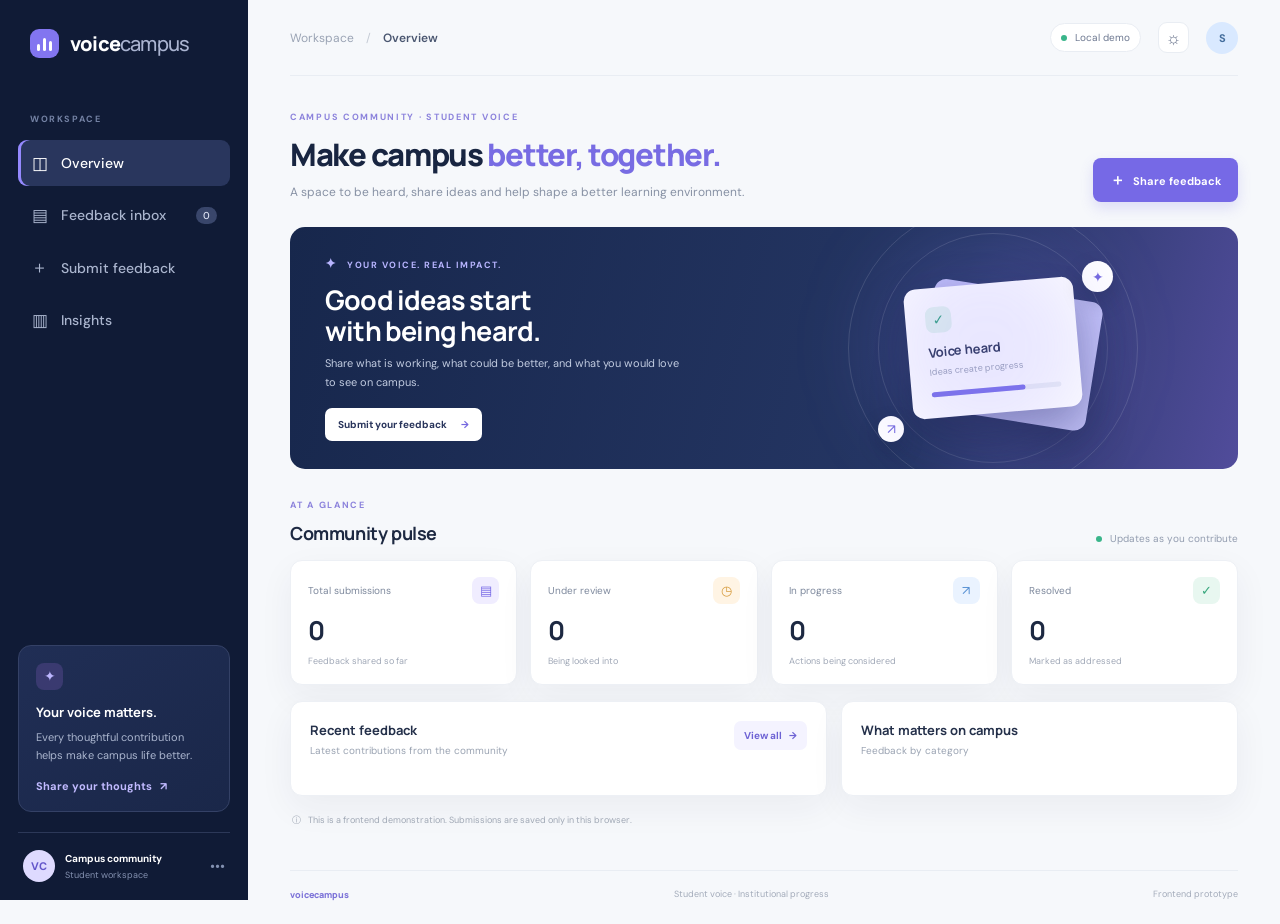
==== index.html @ e52ee417 "Add files via upload" ====
<!DOCTYPE html>
<html lang="en">
<head>
  <meta charset="UTF-8">
  <meta name="viewport" content="width=device-width, initial-scale=1.0">
  <meta name="theme-color" content="#101b36">
  <title>VoiceCampus | Student Voice, Institutional Progress</title>
  <link rel="preconnect" href="https://fonts.googleapis.com">
  <link rel="preconnect" href="https://fonts.gstatic.com" crossorigin>
  <link href="https://fonts.googleapis.com/css2?family=DM+Sans:wght@400;500;600;700&family=Manrope:wght@400;500;600;700;800&display=swap" rel="stylesheet">
  <link rel="stylesheet" href="style.css">
</head>
<body>
  <div class="app-shell">
    <aside class="sidebar" id="sidebar">
      <a class="brand" href="#" aria-label="VoiceCampus home">
        <span class="brand-mark"><span></span><span></span><span></span></span>
        <span>voice<span class="brand-light">campus</span></span>
      </a>
      <div class="workspace-label">WORKSPACE</div>
      <nav class="nav-menu" aria-label="Main navigation">
        <button class="nav-link active" data-view="overview"><span class="nav-icon">◫</span> Overview</button>
        <button class="nav-link" data-view="feedback"><span class="nav-icon">▤</span> Feedback inbox <span class="nav-count" id="navCount">0</span></button>
        <button class="nav-link" data-view="submit"><span class="nav-icon">＋</span> Submit feedback</button>
        <button class="nav-link" data-view="insights"><span class="nav-icon">▥</span> Insights</button>
      </nav>
      <div class="sidebar-bottom">
        <div class="help-card">
          <div class="help-icon">✦</div>
          <strong>Your voice matters.</strong>
          <p>Every thoughtful contribution helps make campus life better.</p>
          <button class="text-button" data-go="submit">Share your thoughts <span>↗</span></button>
        </div>
        <div class="profile-row">
          <div class="avatar">VC</div>
          <div><strong>Campus community</strong><small>Student workspace</small></div>
          <span class="profile-dots">•••</span>
        </div>
      </div>
    </aside>

    <main class="main-content">
      <header class="topbar">
        <button class="mobile-menu" id="mobileMenu" aria-label="Open navigation">☰</button>
        <div class="breadcrumb">Workspace <span>/</span> <strong id="crumb">Overview</strong></div>
        <div class="top-actions">
          <span class="local-badge"><i></i> Local demo</span>
          <button class="icon-button" id="themeToggle" aria-label="Toggle theme">☼</button>
          <div class="top-avatar">S</div>
        </div>
      </header>

      <section class="page-view active" id="overviewView">
        <div class="welcome-row">
          <div>
            <div class="eyebrow">CAMPUS COMMUNITY · STUDENT VOICE</div>
            <h1>Make campus <span>better, together.</span></h1>
            <p class="page-intro">A space to be heard, share ideas and help shape a better learning environment.</p>
          </div>
          <button class="primary-button" data-go="submit"><span>＋</span> Share feedback</button>
        </div>

        <div class="hero-panel">
          <div class="hero-copy">
            <div class="hero-kicker"><span class="sparkle">✦</span> YOUR VOICE. REAL IMPACT.</div>
            <h2>Good ideas start<br>with being heard.</h2>
            <p>Share what is working, what could be better, and what you would love to see on campus.</p>
            <button class="hero-button" data-go="submit">Submit your feedback <span>→</span></button>
          </div>
          <div class="hero-art" aria-hidden="true">
            <div class="orbit orbit-one"></div><div class="orbit orbit-two"></div>
            <div class="art-card art-card-back"><span class="art-line"></span><span class="art-line short"></span><span class="art-line"></span></div>
            <div class="art-card art-card-front"><div class="art-check">✓</div><strong>Voice heard</strong><small>Ideas create progress</small><div class="art-progress"><i></i></div></div>
            <div class="art-bubble bubble-one">✦</div><div class="art-bubble bubble-two">↗</div>
          </div>
          <div class="hero-glow"></div>
        </div>

        <div class="section-heading">
          <div><div class="eyebrow">AT A GLANCE</div><h2>Community pulse</h2></div>
          <span class="updated-label"><span class="live-dot"></span> Updates as you contribute</span>
        </div>
        <div class="stats-grid">
          <article class="stat-card"><div class="stat-top"><span>Total submissions</span><span class="stat-icon violet">▤</span></div><strong id="statTotal">0</strong><small>Feedback shared so far</small></article>
          <article class="stat-card"><div class="stat-top"><span>Under review</span><span class="stat-icon amber">◷</span></div><strong id="statReview">0</strong><small>Being looked into</small></article>
          <article class="stat-card"><div class="stat-top"><span>In progress</span><span class="stat-icon blue">↗</span></div><strong id="statProgress">0</strong><small>Actions being considered</small></article>
          <article class="stat-card"><div class="stat-top"><span>Resolved</span><span class="stat-icon green">✓</span></div><strong id="statResolved">0</strong><small>Marked as addressed</small></article>
        </div>

        <div class="content-grid">
          <section class="surface recent-panel">
            <div class="panel-heading"><div><h3>Recent feedback</h3><p>Latest contributions from the community</p></div><button class="subtle-button" data-go="feedback">View all <span>→</span></button></div>
            <div id="recentList" class="recent-list"></div>
          </section>
          <section class="surface category-panel">
            <div class="panel-heading"><div><h3>What matters on campus</h3><p>Feedback by category</p></div></div>
            <div id="categorySummary" class="category-summary"></div>
          </section>
        </div>
        <div class="footnote"><span>ⓘ</span> This is a frontend demonstration. Submissions are saved only in this browser.</div>
      </section>

      <section class="page-view" id="feedbackView">
        <div class="page-heading-row"><div><div class="eyebrow">COMMUNITY VOICE</div><h1>Feedback inbox</h1><p class="page-intro">Explore submissions and follow their progress.</p></div><button class="primary-button" data-go="submit">＋ New submission</button></div>
        <div class="surface filters-bar">
          <div class="search-wrap"><span>⌕</span><input id="searchInput" type="search" placeholder="Search feedback..."></div>
          <select id="categoryFilter" aria-label="Filter by category"><option value="all">All categories</option><option>Academics</option><option>Administration</option><option>Infrastructure</option><option>Student Welfare</option><option>Technology</option><option>Other</option></select>
          <select id="statusFilter" aria-label="Filter by status"><option value="all">All statuses</option><option>Submitted</option><option>Under Review</option><option>In Progress</option><option>Resolved</option></select>
        </div>
        <div class="inbox-meta"><span id="resultCount">0 submissions</span><span>Newest first</span></div>
        <div id="feedbackList" class="feedback-list"></div>
      </section>

      <section class="page-view" id="submitView">
        <div class="page-heading-row"><div><div class="eyebrow">HAVE YOUR SAY</div><h1>Share your feedback</h1><p class="page-intro">Your perspective can help create a better campus experience.</p></div><div class="form-tag">✦ Your voice counts</div></div>
        <div class="form-layout">
          <form class="surface feedback-form" id="feedbackForm">
            <div class="form-section-title"><span>01</span><div><h3>Tell us what's on your mind</h3><p>Be clear and constructive. Every submission matters.</p></div></div>
            <label for="title">Feedback title <span>*</span></label>
            <input id="title" name="title" maxlength="90" placeholder="Give your feedback a clear title" required>
            <div class="form-row">
              <div><label for="category">Category <span>*</span></label><select id="category" required><option value="">Choose a category</option><option>Academics</option><option>Administration</option><option>Infrastructure</option><option>Student Welfare</option><option>Technology</option><option>Other</option></select></div>
              <div><label for="location">Campus area <small>(optional)</small></label><input id="location" maxlength="60" placeholder="e.g. Library, Block B"></div>
            </div>
            <label for="message">Your message <span>*</span></label>
            <textarea id="message" rows="6" maxlength="900" placeholder="Describe your experience, concern or idea. Include any details that could help the institution understand it..." required></textarea>
            <div class="char-count"><span>Keep it respectful and solution-focused.</span><span id="charCount">0 / 900</span></div>
            <div class="form-divider"></div>
            <div class="identity-option"><div><strong>Submit anonymously</strong><p>Your name will not be attached to this submission.</p></div><label class="switch"><input type="checkbox" id="anonymous" checked><span></span></label></div>
            <div id="nameField" class="name-field hidden"><label for="studentName">Your name</label><input id="studentName" maxlength="70" placeholder="Enter your name"></div>
            <div class="form-actions"><button type="button" class="subtle-button" id="clearForm">Clear form</button><button type="submit" class="primary-button">Submit feedback <span>→</span></button></div>
            <p class="privacy-note">⌑ Demo privacy note: this prototype stores submissions in your browser only.</p>
          </form>
          <aside class="form-aside">
            <div class="aside-card aside-dark"><div class="aside-symbol">✦</div><h3>A better campus begins with a conversation.</h3><p>Thoughtful feedback helps highlight what matters and where positive change can happen.</p><div class="aside-stat"><strong>100%</strong><span>of voices deserve to be heard</span></div></div>
            <div class="aside-card"><h4>Before you submit</h4><div class="tip"><span>01</span><p>Focus on one issue or idea at a time.</p></div><div class="tip"><span>02</span><p>Share enough detail to explain the situation.</p></div><div class="tip"><span>03</span><p>Suggest a possible improvement where you can.</p></div></div>
          </aside>
        </div>
      </section>

      <section class="page-view" id="insightsView">
        <div class="page-heading-row"><div><div class="eyebrow">UNDERSTANDING THE COMMUNITY</div><h1>Campus insights</h1><p class="page-intro">A clearer view of the topics students are talking about.</p></div><span class="form-tag">Live local data</span></div>
        <div class="stats-grid insight-stats">
          <article class="stat-card"><div class="stat-top"><span>Total submissions</span><span class="stat-icon violet">▤</span></div><strong id="insightTotal">0</strong><small>Across all categories</small></article>
          <article class="stat-card"><div class="stat-top"><span>Anonymous</span><span class="stat-icon blue">◉</span></div><strong id="insightAnon">0</strong><small>Submitted privately</small></article>
          <article class="stat-card"><div class="stat-top"><span>Resolved rate</span><span class="stat-icon green">✓</span></div><strong id="insightRate">0%</strong><small>Of all submissions</small></article>
        </div>
        <div class="content-grid insight-grid">
          <section class="surface chart-panel"><div class="panel-heading"><div><h3>Feedback by category</h3><p>Distribution of submissions</p></div></div><div id="categoryChart" class="bar-chart"></div></section>
          <section class="surface chart-panel"><div class="panel-heading"><div><h3>Status overview</h3><p>Where submissions currently stand</p></div></div><div id="statusChart" class="status-chart"></div></section>
        </div>
        <div class="surface insight-note"><div class="note-icon">✦</div><div><strong>Turn feedback into progress</strong><p>Use these insights to identify recurring topics, understand student priorities and guide constructive conversations.</p></div></div>
      </section>

      <footer class="app-footer"><span>voicecampus</span><span>Student voice · Institutional progress</span><span>Frontend prototype</span></footer>
    </main>
  </div>
  <div class="toast" id="toast" role="status" aria-live="polite"><span>✓</span><p id="toastMessage">Feedback submitted</p></div>
  <script src="script.js"></script>
</body>
</html>
---- style.css ----
*{box-sizing:border-box} :root{--navy:#101b36;--navy2:#17264a;--ink:#1d2942;--muted:#7d879b;--line:#e9edf3;--bg:#f6f8fb;--white:#fff;--purple:#7667e8;--purple-light:#f0eeff;--green:#269b76;--shadow:0 12px 35px rgba(28,42,75,.055)}body{margin:0;background:var(--bg);color:var(--ink);font-family:"DM Sans",sans-serif;font-size:14px}button,input,select,textarea{font:inherit}button{cursor:pointer}.app-shell{min-height:100vh}.sidebar{width:248px;background:var(--navy);color:#fff;position:fixed;inset:0 auto 0 0;padding:29px 18px 18px;display:flex;flex-direction:column;z-index:20}.brand{display:flex;align-items:center;gap:11px;padding:0 12px;text-decoration:none;color:#fff;font-family:Manrope,sans-serif;font-weight:800;font-size:20px;letter-spacing:-.8px}.brand-light{font-weight:500;color:#aab4d1}.brand-mark{height:29px;width:29px;border-radius:9px;background:#8275f0;display:flex;align-items:end;justify-content:center;gap:3px;padding:7px}.brand-mark span{width:3px;border-radius:3px;background:#fff}.brand-mark span:nth-child(1){height:7px}.brand-mark span:nth-child(2){height:13px}.brand-mark span:nth-child(3){height:10px}.workspace-label{font-size:9px;letter-spacing:1.6px;color:#7482a4;font-weight:700;margin:55px 12px 15px}.nav-menu{display:grid;gap:6px}.nav-link{border:0;background:transparent;color:#aab5ce;text-align:left;padding:12px 13px;border-radius:9px;display:flex;align-items:center;gap:13px;font-weight:500;transition:.2s}.nav-link:hover{background:#1c2a4d;color:#fff}.nav-link.active{background:#29365d;color:#fff;box-shadow:inset 3px 0 #9589ff}.nav-icon{width:17px;text-align:center;font-size:17px}.nav-count{margin-left:auto;background:#39466b;color:#dce1f2;padding:2px 7px;border-radius:20px;font-size:10px}.sidebar-bottom{margin-top:auto}.help-card{background:linear-gradient(145deg,#202e55,#1a2749);border:1px solid #344166;border-radius:13px;padding:17px;margin-bottom:20px}.help-icon{width:27px;height:27px;display:grid;place-items:center;border-radius:8px;background:#3a3a70;color:#bdb6ff;margin-bottom:13px}.help-card strong{font-family:Manrope;font-size:13px}.help-card p{font-size:11px;line-height:1.65;color:#aab5ce;margin:7px 0 12px}.text-button{border:0;background:none;color:#c1baff;padding:0;font-size:11px;font-weight:700}.text-button span{margin-left:5px}.profile-row{border-top:1px solid #2c3858;padding:17px 5px 0;display:flex;align-items:center;gap:10px}.avatar,.top-avatar{width:32px;height:32px;border-radius:50%;display:grid;place-items:center;background:#dedaff;color:#6255ca;font-size:11px;font-weight:700}.profile-row strong{display:block;font-size:10px}.profile-row small{display:block;color:#8491b0;font-size:9px;margin-top:4px}.profile-dots{margin-left:auto;color:#8290b0}.main-content{margin-left:248px;min-height:100vh;padding:0 42px;max-width:1700px}.topbar{height:76px;display:flex;align-items:center;justify-content:space-between;border-bottom:1px solid var(--line)}.breadcrumb{font-size:12px;color:#9aa3b4}.breadcrumb span{padding:0 9px;color:#c4cad4}.breadcrumb strong{color:#4a5670;font-weight:600}.top-actions{display:flex;align-items:center;gap:17px}.local-badge{font-size:10px;color:#6d7890;background:#fff;border:1px solid var(--line);border-radius:30px;padding:7px 10px}.local-badge i,.live-dot{display:inline-block;width:6px;height:6px;background:#39b58a;border-radius:50%;margin-right:5px}.icon-button{width:31px;height:31px;border-radius:9px;border:1px solid var(--line);background:#fff;color:#66718a;font-size:17px}.top-avatar{background:#d9e9ff;color:#436d9c}.mobile-menu{display:none}.page-view{display:none;padding:35px 0 25px;animation:fadeIn .3s ease}.page-view.active{display:block}@keyframes fadeIn{from{opacity:0;transform:translateY(5px)}to{opacity:1;transform:none}}.welcome-row,.page-heading-row{display:flex;justify-content:space-between;align-items:flex-end;gap:20px;margin-bottom:25px}.eyebrow{font-size:9px;letter-spacing:1.7px;color:#8c83dc;font-weight:700;margin-bottom:10px}.welcome-row h1,.page-heading-row h1{font-family:Manrope,sans-serif;font-size:31px;letter-spacing:-1.3px;margin:0;color:#182541;font-weight:800}.welcome-row h1 span{color:#786ce3}.page-intro{color:#8791a4;font-size:12px;margin:8px 0 0;line-height:1.6}.primary-button{background:#7669e6;color:#fff;border:0;border-radius:8px;padding:12px 17px;font-size:11px;font-weight:700;box-shadow:0 6px 14px #7669e632;transition:.2s}.primary-button:hover{background:#6558d2;transform:translateY(-1px)}.primary-button span{font-size:15px;margin-right:5px}.hero-panel{height:242px;border-radius:15px;background:linear-gradient(105deg,#17274c 0%,#253664 68%,#514c9b 100%);position:relative;overflow:hidden;padding:30px 35px;color:#fff;display:flex;align-items:center}.hero-copy{position:relative;z-index:2}.hero-kicker{font-size:9px;letter-spacing:1.5px;color:#b8b5ff;font-weight:700}.sparkle{font-size:13px;margin-right:6px}.hero-copy h2{font-family:Manrope;font-size:27px;letter-spacing:-.8px;line-height:1.15;margin:12px 0 8px}.hero-copy p{color:#c1cbe0;font-size:11px;line-height:1.7;max-width:365px;margin:0 0 17px}.hero-button{background:#fff;color:#28345b;border:0;border-radius:7px;padding:10px 13px;font-size:10px;font-weight:700}.hero-button span{padding-left:12px;color:#7568df}.hero-art{position:absolute;right:10%;top:0;width:300px;height:100%;display:grid;place-items:center}.orbit{position:absolute;border:1px solid #ffffff20;border-radius:50%;width:230px;height:230px}.orbit-two{width:290px;height:290px}.art-card{position:absolute;width:170px;height:130px;border-radius:12px;background:#fff;box-shadow:0 18px 45px #101a3b60}.art-card-back{transform:rotate(9deg) translate(18px,4px);background:#c6c5fa;padding:22px}.art-line{display:block;height:6px;width:95px;background:#a09ce8;border-radius:5px;margin:0 0 10px}.art-line.short{width:60px}.art-card-front{padding:19px 20px;transform:rotate(-5deg);color:#273252}.art-check{width:26px;height:26px;border-radius:8px;background:#e6f7ef;color:#2ca47a;display:grid;place-items:center;margin-bottom:10px;font-size:14px}.art-card-front strong{font-family:Manrope;font-size:13px;display:block}.art-card-front small{color:#9ba3b4;font-size:9px}.art-progress{height:5px;background:#edf0f5;border-radius:8px;margin-top:13px}.art-progress i{display:block;width:72%;height:100%;background:#7a70e8;border-radius:8px}.art-bubble{position:absolute;border-radius:50%;display:grid;place-items:center;background:#fff;color:#7469de;box-shadow:0 9px 20px #101a3b40}.bubble-one{width:31px;height:31px;top:34px;right:30px}.bubble-two{width:26px;height:26px;bottom:27px;left:35px}.hero-glow{position:absolute;width:220px;height:220px;border-radius:50%;background:#8c80ff30;filter:blur(40px);right:15%;top:10px}.section-heading{display:flex;justify-content:space-between;align-items:end;margin:30px 0 15px}.section-heading h2{font-family:Manrope;font-size:18px;letter-spacing:-.4px;margin:0}.updated-label{font-size:10px;color:#929caf}.stats-grid{display:grid;grid-template-columns:repeat(4,1fr);gap:13px}.stat-card,.surface{background:#fff;border:1px solid #edf0f5;border-radius:12px;box-shadow:var(--shadow)}.stat-card{padding:16px 17px}.stat-top{display:flex;justify-content:space-between;align-items:center;color:#7e899d;font-size:10px}.stat-icon{width:27px;height:27px;border-radius:8px;display:grid;place-items:center;font-size:13px}.violet{background:#f0edff;color:#7669e6}.amber{background:#fff4e4;color:#d69a3b}.blue{background:#eaf3ff;color:#5790d3}.green{background:#e8f7f0;color:#38a77d}.stat-card>strong{display:block;font-family:Manrope;font-size:26px;letter-spacing:-1px;margin:8px 0 2px}.stat-card>small{font-size:9px;color:#a0a8b7}.content-grid{display:grid;grid-template-columns:1.35fr 1fr;gap:14px;margin-top:16px}.surface{padding:19px}.panel-heading{display:flex;justify-content:space-between;align-items:start}.panel-heading h3,.form-section-title h3{font-family:Manrope;font-size:13px;margin:0;color:#24304a}.panel-heading p,.form-section-title p{font-size:10px;color:#9aa3b2;margin:5px 0 0}.subtle-button{border:0;background:#f4f3ff;color:#6d62d4;border-radius:7px;padding:8px 10px;font-size:10px;font-weight:700}.subtle-button span{padding-left:5px}.recent-list{margin-top:15px}.feedback-item{display:flex;align-items:center;gap:11px;padding:12px 0;border-top:1px solid #f0f2f6}.item-symbol{width:34px;height:34px;border-radius:9px;display:grid;place-items:center;background:#f0efff;color:#7669df;font-size:14px;flex:none}.item-main{min-width:0;flex:1}.item-main strong{display:block;font-size:11px;color:#34405a;white-space:nowrap;overflow:hidden;text-overflow:ellipsis}.item-main small{display:block;color:#9aa3b2;font-size:9px;margin-top:4px}.status-pill{padding:5px 8px;border-radius:30px;font-size:8px;font-weight:700;white-space:nowrap}.status-submitted{background:#f0efff;color:#7468d8}.status-under-review{background:#fff5e8;color:#c28a32}.status-in-progress{background:#eaf3ff;color:#4f87c7}.status-resolved{background:#e8f7ef;color:#29966e}.category-summary{margin-top:19px;display:grid;gap:14px}.category-row-top{display:flex;justify-content:space-between;font-size:10px;margin-bottom:7px;color:#66728a}.category-row-top b{color:#34405a}.category-track{height:6px;background:#f0f2f6;border-radius:9px;overflow:hidden}.category-track i{height:100%;display:block;border-radius:9px;background:linear-gradient(90deg,#8d83f1,#b3aafa)}.footnote{font-size:9px;color:#a0a8b5;margin:18px 2px}.footnote span{margin-right:5px}.app-footer{display:flex;justify-content:space-between;border-top:1px solid var(--line);padding:17px 0 23px;color:#a3abba;font-size:9px}.app-footer span:first-child{font-weight:800;color:#7c73d8;font-family:Manrope}.filters-bar{display:flex;align-items:center;gap:10px;padding:12px;margin-bottom:16px}.search-wrap{display:flex;align-items:center;gap:8px;flex:1;padding:0 10px;color:#9ca5b4}.search-wrap input{border:0;outline:0;width:100%;font-size:11px;color:#34405a}.filters-bar select,.form-layout select{border:1px solid #e9edf3;background:#fff;border-radius:7px;padding:10px;color:#6f7a90;font-size:10px;outline:0}.inbox-meta{display:flex;justify-content:space-between;color:#9ba4b3;font-size:10px;margin:0 2px 10px}.feedback-list{display:grid;gap:10px}.inbox-card{background:#fff;border:1px solid #edf0f5;border-radius:11px;padding:16px 18px;box-shadow:var(--shadow)}.inbox-card-top{display:flex;align-items:center;justify-content:space-between;gap:12px}.inbox-card h3{font-family:Manrope;font-size:13px;margin:0;color:#2c3852}.inbox-card p{font-size:11px;line-height:1.65;color:#78849a;margin:9px 0 12px;overflow-wrap:anywhere}.inbox-card-foot{display:flex;justify-content:space-between;align-items:center;gap:12px;color:#a0a8b5;font-size:9px}.inbox-tags{display:flex;gap:7px;align-items:center}.category-tag{background:#f5f6fa;padding:5px 8px;border-radius:20px;color:#7d879a}.status-select{border:1px solid #edf0f5;border-radius:6px;padding:6px 8px;color:#69758b;background:#fff;font-size:9px}.empty-state{text-align:center;padding:45px 15px;background:#fff;border:1px dashed #dce2ec;border-radius:12px;color:#8b95a8}.empty-state strong{display:block;color:#3c4861;margin:10px 0 5px}.empty-icon{font-size:26px;color:#8a80e9}.form-tag{background:#f0efff;color:#7569d9;padding:9px 12px;border-radius:7px;font-size:10px;font-weight:700}.form-layout{display:grid;grid-template-columns:minmax(0,1.7fr) minmax(220px,.8fr);gap:16px;align-items:start}.feedback-form{padding:25px}.form-section-title{display:flex;gap:13px;align-items:start;margin-bottom:23px}.form-section-title>span{width:28px;height:28px;border-radius:8px;background:#f0efff;color:#7669e6;display:grid;place-items:center;font-size:10px;font-weight:700}.feedback-form label{display:block;color:#4c5870;font-size:10px;font-weight:700;margin:15px 0 7px}.feedback-form label>span{color:#dd7b77}.feedback-form label small{color:#a0a8b6;font-weight:400}.feedback-form input:not([type=checkbox]),.feedback-form textarea{width:100%;border:1px solid #e7ebf2;border-radius:7px;padding:12px 13px;outline:0;color:#33405a;font-size:11px;background:#fff;transition:.2s}.feedback-form input:focus,.feedback-form textarea:focus,.form-layout select:focus{border-color:#9b92ed;box-shadow:0 0 0 3px #8c82ed19}.feedback-form input::placeholder,.feedback-form textarea::placeholder{color:#b2bac6}.feedback-form textarea{resize:vertical;line-height:1.6}.form-row{display:grid;grid-template-columns:1fr 1fr;gap:13px}.form-row>div{min-width:0}.form-row select{width:100%;height:39px}.char-count{display:flex;justify-content:space-between;font-size:9px;color:#a2aaba;margin-top:7px}.form-divider{height:1px;background:#edf0f5;margin:22px 0 17px}.identity-option{display:flex;align-items:center;justify-content:space-between}.identity-option strong{font-size:11px;color:#44516a}.identity-option p{font-size:9px;color:#9ca5b3;margin:4px 0 0}.switch{position:relative;width:36px;height:20px;margin:0!important}.switch input{opacity:0;width:0;height:0}.switch span{position:absolute;inset:0;border-radius:20px;background:#dce1ea;transition:.2s;cursor:pointer}.switch span:before{content:"";position:absolute;width:14px;height:14px;left:3px;top:3px;border-radius:50%;background:#fff;transition:.2s;box-shadow:0 1px 3px #0002}.switch input:checked+span{background:#796de5}.switch input:checked+span:before{transform:translateX(16px)}.hidden{display:none!important}.name-field{margin-top:9px}.form-actions{display:flex;justify-content:flex-end;align-items:center;gap:10px;margin-top:23px}.privacy-note{font-size:9px;color:#a5adba;margin:14px 0 0}.form-aside{display:grid;gap:13px}.aside-card{background:#fff;border:1px solid #edf0f5;border-radius:12px;padding:18px;box-shadow:var(--shadow)}.aside-dark{background:linear-gradient(145deg,#1c2b50,#303b70);color:#fff;border:0;min-height:230px}.aside-symbol{width:30px;height:30px;border-radius:9px;background:#494b89;color:#d5d0ff;display:grid;place-items:center}.aside-card h3{font-family:Manrope;font-size:17px;line-height:1.35;letter-spacing:-.4px;margin:17px 0 9px}.aside-card>p{font-size:10px;line-height:1.7;color:#c0c9df}.aside-stat{border-top:1px solid #ffffff25;margin-top:17px;padding-top:13px;display:flex;align-items:center;gap:10px}.aside-stat strong{font-family:Manrope;font-size:20px}.aside-stat span{font-size:9px;color:#c0c9df}.aside-card h4{font-family:Manrope;font-size:12px;margin:0 0 14px}.tip{display:flex;gap:11px;align-items:start;border-top:1px solid #f0f2f6;padding:10px 0}.tip span{color:#8b81e8;font-size:9px;font-weight:700}.tip p{font-size:9px;color:#818ca0;line-height:1.5;margin:0}.insight-stats{grid-template-columns:repeat(3,1fr)}.insight-grid{grid-template-columns:1.2fr 1fr}.chart-panel{min-height:260px}.bar-chart{display:grid;gap:16px;margin-top:24px}.bar-item{display:grid;grid-template-columns:105px 1fr 24px;gap:10px;align-items:center;font-size:10px;color:#738097}.bar-item b{text-align:right;color:#4a5670}.bar-track{height:8px;background:#f0f2f7;border-radius:10px;overflow:hidden}.bar-track i{display:block;height:100%;background:linear-gradient(90deg,#7c70e5,#b0a8fa);border-radius:10px}.status-chart{display:grid;gap:15px;margin-top:23px}.status-row{display:grid;grid-template-columns:12px 1fr auto;gap:9px;align-items:center;font-size:10px;color:#778399}.status-dot{width:8px;height:8px;border-radius:50%}.status-row b{color:#46536b}.insight-note{display:flex;align-items:start;gap:13px;margin-top:15px}.note-icon{width:30px;height:30px;display:grid;place-items:center;border-radius:9px;background:#f0efff;color:#786ce3}.insight-note strong{font-family:Manrope;font-size:12px}.insight-note p{font-size:10px;color:#8c96a7;margin:5px 0 0;line-height:1.6}.toast{position:fixed;right:25px;bottom:25px;background:#1e2c4e;color:#fff;padding:13px 17px;border-radius:9px;display:flex;align-items:center;gap:10px;box-shadow:0 12px 35px #101b3640;transform:translateY(20px);opacity:0;pointer-events:none;transition:.25s;z-index:50}.toast.show{transform:translateY(0);opacity:1}.toast>span{width:20px;height:20px;border-radius:50%;background:#2ba77d;display:grid;place-items:center;font-size:11px}.toast p{font-size:11px;margin:0}
body.dark{--bg:#111827;--ink:#e8edf7;--line:#27334a;--white:#1b263a}.dark .main-content{color:#e8edf7}.dark .topbar{border-color:#28344a}.dark .breadcrumb strong,.dark .welcome-row h1,.dark .page-heading-row h1,.dark .section-heading h2,.dark .stat-card>strong,.dark .panel-heading h3,.dark .item-main strong,.dark .inbox-card h3,.dark .form-section-title h3,.dark .identity-option strong,.dark .aside-card h4,.dark .insight-note strong{color:#e8edf7}.dark .surface,.dark .stat-card,.dark .inbox-card,.dark .aside-card{background:#1b263a;border-color:#2b3850}.dark .local-badge,.dark .icon-button,.dark .filters-bar select,.dark .form-layout select,.dark .feedback-form input:not([type=checkbox]),.dark .feedback-form textarea,.dark .status-select{background:#202d44;color:#dbe3f1;border-color:#34415a}.dark .search-wrap input{background:transparent;color:#e8edf7}.dark .feedback-item,.dark .form-divider,.dark .tip{border-color:#2b3850}.dark .item-main small,.dark .panel-heading p,.dark .page-intro,.dark .stat-card>small,.dark .inbox-card p,.dark .insight-note p{color:#9ba9bf}.dark .category-tag{background:#29364d;color:#b1bdd0}.dark .empty-state{background:#1b263a;border-color:#34415a}.dark .app-footer{border-color:#2b3850}
@media(max-width:1050px){.main-content{padding:0 26px}.sidebar{width:220px}.main-content{margin-left:220px}.hero-art{right:3%}.content-grid{grid-template-columns:1fr}.category-panel{min-height:190px}}
@media(max-width:760px){.sidebar{transform:translateX(-100%);transition:.25s;width:250px}.sidebar.open{transform:translateX(0);box-shadow:15px 0 40px #101b3650}.main-content{margin-left:0;padding:0 18px}.topbar{height:64px}.mobile-menu{display:block;border:0;background:transparent;color:#59657b;font-size:18px}.breadcrumb{margin-right:auto;margin-left:12px}.top-actions{gap:9px}.local-badge{font-size:9px}.page-view{padding-top:25px}.welcome-row,.page-heading-row{align-items:flex-start;flex-direction:column}.welcome-row h1,.page-heading-row h1{font-size:27px}.welcome-row>.primary-button,.page-heading-row>.primary-button{align-self:flex-start}.hero-panel{height:250px;padding:25px}.hero-art{opacity:.35;right:-85px;transform:scale(.85)}.hero-copy{max-width:75%}.hero-copy h2{font-size:24px}.stats-grid{grid-template-columns:repeat(2,1fr);gap:9px}.stat-card{padding:13px}.stat-card>strong{font-size:23px}.section-heading{align-items:flex-start;gap:10px}.updated-label{font-size:9px;text-align:right}.content-grid{grid-template-columns:1fr}.filters-bar{flex-wrap:wrap}.search-wrap{flex-basis:100%;height:32px}.filters-bar select{flex:1;min-width:0}.form-layout{grid-template-columns:1fr}.form-aside{grid-template-columns:1fr 1fr}.aside-dark{min-height:unset}.aside-card{padding:14px}.aside-card h3{font-size:14px}.form-tag{align-self:flex-start}.insight-grid{grid-template-columns:1fr}.app-footer{gap:10px;flex-wrap:wrap}.app-footer span:last-child{display:none}}
@media(max-width:470px){.hero-copy{max-width:100%}.hero-art{opacity:.17}.hero-copy p{max-width:270px}.form-row{grid-template-columns:1fr;gap:0}.form-aside{grid-template-columns:1fr}.feedback-form{padding:18px}.inbox-card-foot{align-items:flex-start;flex-direction:column}.inbox-card-top{align-items:flex-start}.status-pill{margin-left:auto}.section-heading h2{font-size:16px}.bar-item{grid-template-columns:90px 1fr 20px}}
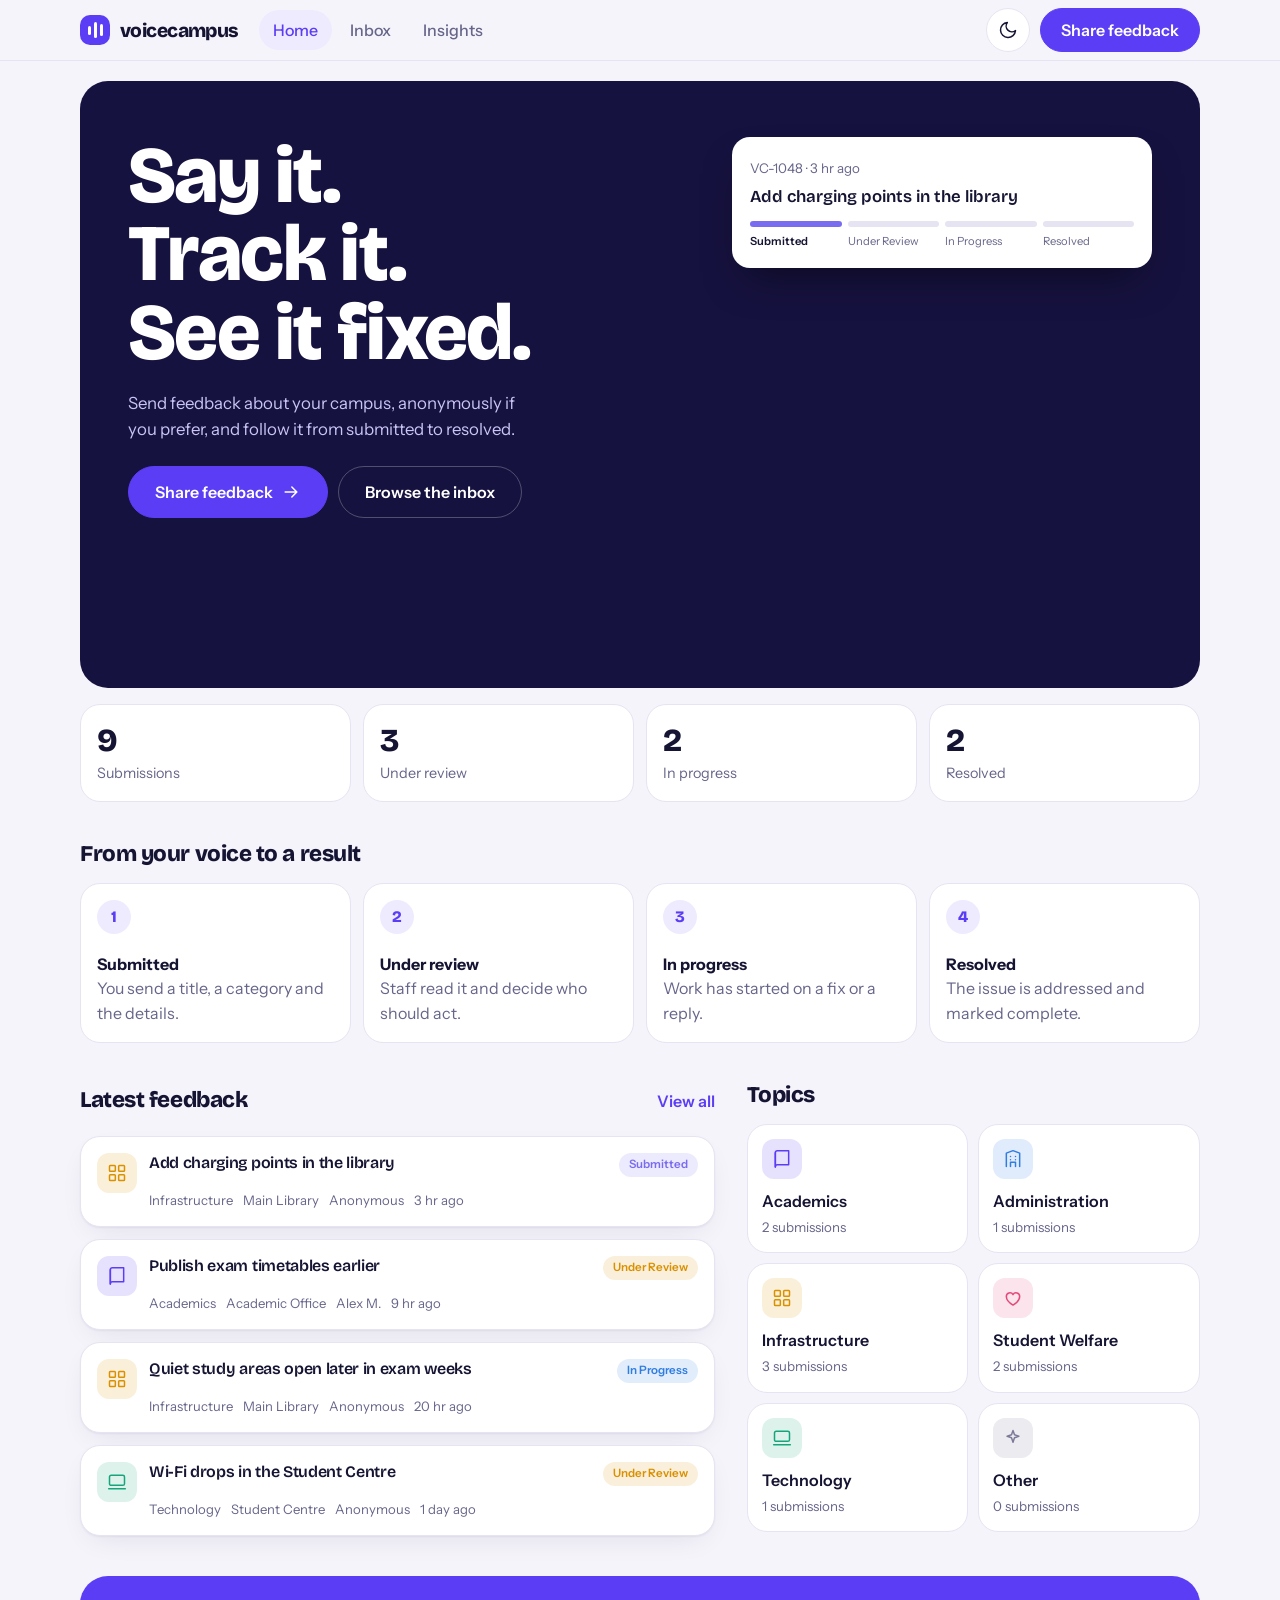
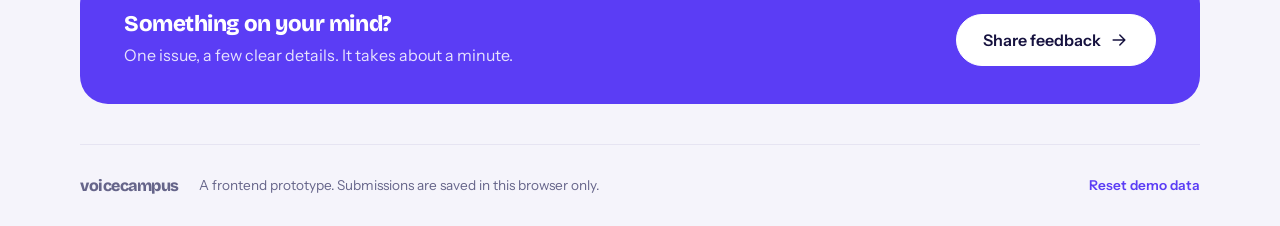
==== commit 2597cef4: "Add files via upload" ====
--- a/index.html
+++ b/index.html
@@ -1,161 +1,26 @@
 <!DOCTYPE html>
-<html lang="en">
-<head>
-  <meta charset="UTF-8">
-  <meta name="viewport" content="width=device-width, initial-scale=1.0">
-  <meta name="theme-color" content="#101b36">
-  <title>VoiceCampus | Student Voice, Institutional Progress</title>
-  <link rel="preconnect" href="https://fonts.googleapis.com">
-  <link rel="preconnect" href="https://fonts.gstatic.com" crossorigin>
-  <link href="https://fonts.googleapis.com/css2?family=DM+Sans:wght@400;500;600;700&family=Manrope:wght@400;500;600;700;800&display=swap" rel="stylesheet">
-  <link rel="stylesheet" href="style.css">
-</head>
-<body>
-  <div class="app-shell">
-    <aside class="sidebar" id="sidebar">
-      <a class="brand" href="#" aria-label="VoiceCampus home">
-        <span class="brand-mark"><span></span><span></span><span></span></span>
-        <span>voice<span class="brand-light">campus</span></span>
-      </a>
-      <div class="workspace-label">WORKSPACE</div>
-      <nav class="nav-menu" aria-label="Main navigation">
-        <button class="nav-link active" data-view="overview"><span class="nav-icon">◫</span> Overview</button>
-        <button class="nav-link" data-view="feedback"><span class="nav-icon">▤</span> Feedback inbox <span class="nav-count" id="navCount">0</span></button>
-        <button class="nav-link" data-view="submit"><span class="nav-icon">＋</span> Submit feedback</button>
-        <button class="nav-link" data-view="insights"><span class="nav-icon">▥</span> Insights</button>
-      </nav>
-      <div class="sidebar-bottom">
-        <div class="help-card">
-          <div class="help-icon">✦</div>
-          <strong>Your voice matters.</strong>
-          <p>Every thoughtful contribution helps make campus life better.</p>
-          <button class="text-button" data-go="submit">Share your thoughts <span>↗</span></button>
-        </div>
-        <div class="profile-row">
-          <div class="avatar">VC</div>
-          <div><strong>Campus community</strong><small>Student workspace</small></div>
-          <span class="profile-dots">•••</span>
-        </div>
-      </div>
-    </aside>
-
-    <main class="main-content">
-      <header class="topbar">
-        <button class="mobile-menu" id="mobileMenu" aria-label="Open navigation">☰</button>
-        <div class="breadcrumb">Workspace <span>/</span> <strong id="crumb">Overview</strong></div>
-        <div class="top-actions">
-          <span class="local-badge"><i></i> Local demo</span>
-          <button class="icon-button" id="themeToggle" aria-label="Toggle theme">☼</button>
-          <div class="top-avatar">S</div>
-        </div>
-      </header>
-
-      <section class="page-view active" id="overviewView">
-        <div class="welcome-row">
-          <div>
-            <div class="eyebrow">CAMPUS COMMUNITY · STUDENT VOICE</div>
-            <h1>Make campus <span>better, together.</span></h1>
-            <p class="page-intro">A space to be heard, share ideas and help shape a better learning environment.</p>
-          </div>
-          <button class="primary-button" data-go="submit"><span>＋</span> Share feedback</button>
-        </div>
-
-        <div class="hero-panel">
-          <div class="hero-copy">
-            <div class="hero-kicker"><span class="sparkle">✦</span> YOUR VOICE. REAL IMPACT.</div>
-            <h2>Good ideas start<br>with being heard.</h2>
-            <p>Share what is working, what could be better, and what you would love to see on campus.</p>
-            <button class="hero-button" data-go="submit">Submit your feedback <span>→</span></button>
-          </div>
-          <div class="hero-art" aria-hidden="true">
-            <div class="orbit orbit-one"></div><div class="orbit orbit-two"></div>
-            <div class="art-card art-card-back"><span class="art-line"></span><span class="art-line short"></span><span class="art-line"></span></div>
-            <div class="art-card art-card-front"><div class="art-check">✓</div><strong>Voice heard</strong><small>Ideas create progress</small><div class="art-progress"><i></i></div></div>
-            <div class="art-bubble bubble-one">✦</div><div class="art-bubble bubble-two">↗</div>
-          </div>
-          <div class="hero-glow"></div>
-        </div>
-
-        <div class="section-heading">
-          <div><div class="eyebrow">AT A GLANCE</div><h2>Community pulse</h2></div>
-          <span class="updated-label"><span class="live-dot"></span> Updates as you contribute</span>
-        </div>
-        <div class="stats-grid">
-          <article class="stat-card"><div class="stat-top"><span>Total submissions</span><span class="stat-icon violet">▤</span></div><strong id="statTotal">0</strong><small>Feedback shared so far</small></article>
-          <article class="stat-card"><div class="stat-top"><span>Under review</span><span class="stat-icon amber">◷</span></div><strong id="statReview">0</strong><small>Being looked into</small></article>
-          <article class="stat-card"><div class="stat-top"><span>In progress</span><span class="stat-icon blue">↗</span></div><strong id="statProgress">0</strong><small>Actions being considered</small></article>
-          <article class="stat-card"><div class="stat-top"><span>Resolved</span><span class="stat-icon green">✓</span></div><strong id="statResolved">0</strong><small>Marked as addressed</small></article>
-        </div>
-
-        <div class="content-grid">
-          <section class="surface recent-panel">
-            <div class="panel-heading"><div><h3>Recent feedback</h3><p>Latest contributions from the community</p></div><button class="subtle-button" data-go="feedback">View all <span>→</span></button></div>
-            <div id="recentList" class="recent-list"></div>
-          </section>
-          <section class="surface category-panel">
-            <div class="panel-heading"><div><h3>What matters on campus</h3><p>Feedback by category</p></div></div>
-            <div id="categorySummary" class="category-summary"></div>
-          </section>
-        </div>
-        <div class="footnote"><span>ⓘ</span> This is a frontend demonstration. Submissions are saved only in this browser.</div>
-      </section>
-
-      <section class="page-view" id="feedbackView">
-        <div class="page-heading-row"><div><div class="eyebrow">COMMUNITY VOICE</div><h1>Feedback inbox</h1><p class="page-intro">Explore submissions and follow their progress.</p></div><button class="primary-button" data-go="submit">＋ New submission</button></div>
-        <div class="surface filters-bar">
-          <div class="search-wrap"><span>⌕</span><input id="searchInput" type="search" placeholder="Search feedback..."></div>
-          <select id="categoryFilter" aria-label="Filter by category"><option value="all">All categories</option><option>Academics</option><option>Administration</option><option>Infrastructure</option><option>Student Welfare</option><option>Technology</option><option>Other</option></select>
-          <select id="statusFilter" aria-label="Filter by status"><option value="all">All statuses</option><option>Submitted</option><option>Under Review</option><option>In Progress</option><option>Resolved</option></select>
-        </div>
-        <div class="inbox-meta"><span id="resultCount">0 submissions</span><span>Newest first</span></div>
-        <div id="feedbackList" class="feedback-list"></div>
-      </section>
-
-      <section class="page-view" id="submitView">
-        <div class="page-heading-row"><div><div class="eyebrow">HAVE YOUR SAY</div><h1>Share your feedback</h1><p class="page-intro">Your perspective can help create a better campus experience.</p></div><div class="form-tag">✦ Your voice counts</div></div>
-        <div class="form-layout">
-          <form class="surface feedback-form" id="feedbackForm">
-            <div class="form-section-title"><span>01</span><div><h3>Tell us what's on your mind</h3><p>Be clear and constructive. Every submission matters.</p></div></div>
-            <label for="title">Feedback title <span>*</span></label>
-            <input id="title" name="title" maxlength="90" placeholder="Give your feedback a clear title" required>
-            <div class="form-row">
-              <div><label for="category">Category <span>*</span></label><select id="category" required><option value="">Choose a category</option><option>Academics</option><option>Administration</option><option>Infrastructure</option><option>Student Welfare</option><option>Technology</option><option>Other</option></select></div>
-              <div><label for="location">Campus area <small>(optional)</small></label><input id="location" maxlength="60" placeholder="e.g. Library, Block B"></div>
-            </div>
-            <label for="message">Your message <span>*</span></label>
-            <textarea id="message" rows="6" maxlength="900" placeholder="Describe your experience, concern or idea. Include any details that could help the institution understand it..." required></textarea>
-            <div class="char-count"><span>Keep it respectful and solution-focused.</span><span id="charCount">0 / 900</span></div>
-            <div class="form-divider"></div>
-            <div class="identity-option"><div><strong>Submit anonymously</strong><p>Your name will not be attached to this submission.</p></div><label class="switch"><input type="checkbox" id="anonymous" checked><span></span></label></div>
-            <div id="nameField" class="name-field hidden"><label for="studentName">Your name</label><input id="studentName" maxlength="70" placeholder="Enter your name"></div>
-            <div class="form-actions"><button type="button" class="subtle-button" id="clearForm">Clear form</button><button type="submit" class="primary-button">Submit feedback <span>→</span></button></div>
-            <p class="privacy-note">⌑ Demo privacy note: this prototype stores submissions in your browser only.</p>
-          </form>
-          <aside class="form-aside">
-            <div class="aside-card aside-dark"><div class="aside-symbol">✦</div><h3>A better campus begins with a conversation.</h3><p>Thoughtful feedback helps highlight what matters and where positive change can happen.</p><div class="aside-stat"><strong>100%</strong><span>of voices deserve to be heard</span></div></div>
-            <div class="aside-card"><h4>Before you submit</h4><div class="tip"><span>01</span><p>Focus on one issue or idea at a time.</p></div><div class="tip"><span>02</span><p>Share enough detail to explain the situation.</p></div><div class="tip"><span>03</span><p>Suggest a possible improvement where you can.</p></div></div>
-          </aside>
-        </div>
-      </section>
-
-      <section class="page-view" id="insightsView">
-        <div class="page-heading-row"><div><div class="eyebrow">UNDERSTANDING THE COMMUNITY</div><h1>Campus insights</h1><p class="page-intro">A clearer view of the topics students are talking about.</p></div><span class="form-tag">Live local data</span></div>
-        <div class="stats-grid insight-stats">
-          <article class="stat-card"><div class="stat-top"><span>Total submissions</span><span class="stat-icon violet">▤</span></div><strong id="insightTotal">0</strong><small>Across all categories</small></article>
-          <article class="stat-card"><div class="stat-top"><span>Anonymous</span><span class="stat-icon blue">◉</span></div><strong id="insightAnon">0</strong><small>Submitted privately</small></article>
-          <article class="stat-card"><div class="stat-top"><span>Resolved rate</span><span class="stat-icon green">✓</span></div><strong id="insightRate">0%</strong><small>Of all submissions</small></article>
-        </div>
-        <div class="content-grid insight-grid">
-          <section class="surface chart-panel"><div class="panel-heading"><div><h3>Feedback by category</h3><p>Distribution of submissions</p></div></div><div id="categoryChart" class="bar-chart"></div></section>
-          <section class="surface chart-panel"><div class="panel-heading"><div><h3>Status overview</h3><p>Where submissions currently stand</p></div></div><div id="statusChart" class="status-chart"></div></section>
-        </div>
-        <div class="surface insight-note"><div class="note-icon">✦</div><div><strong>Turn feedback into progress</strong><p>Use these insights to identify recurring topics, understand student priorities and guide constructive conversations.</p></div></div>
-      </section>
-
-      <footer class="app-footer"><span>voicecampus</span><span>Student voice · Institutional progress</span><span>Frontend prototype</span></footer>
-    </main>
-  </div>
-  <div class="toast" id="toast" role="status" aria-live="polite"><span>✓</span><p id="toastMessage">Feedback submitted</p></div>
-  <script src="script.js"></script>
-</body>
-</html>
+<html lang="en"><head><meta charset="UTF-8"><meta name="viewport" content="width=device-width,initial-scale=1,viewport-fit=cover">
+<title>Student voice, tracked to resolution | VoiceCampus</title><meta name="description" content="Share campus feedback and follow it to resolution."><meta name="theme-color" content="#16123f">
+<script>try{var t=localStorage.getItem("vc_theme");if(t)document.documentElement.dataset.theme=t}catch(e){}</script>
+<link rel="preconnect" href="https://fonts.googleapis.com"><link rel="preconnect" href="https://fonts.gstatic.com" crossorigin>
+<link href="https://fonts.googleapis.com/css2?family=Bricolage+Grotesque:opsz,wght@12..96,600;12..96,800&family=Instrument+Sans:wght@400;500;600&display=swap" rel="stylesheet">
+<link rel="stylesheet" href="style.css"></head>
+<body data-page="index"><svg width="0" height="0" style="position:absolute" aria-hidden="true"><symbol id="i-home" viewBox="0 0 24 24" fill="none" stroke="currentColor" stroke-width="1.8" stroke-linecap="round" stroke-linejoin="round"><path d="M3 10.5 12 3l9 7.5V20a1 1 0 0 1-1 1h-5v-6H9v6H4a1 1 0 0 1-1-1z"/></symbol><symbol id="i-inbox" viewBox="0 0 24 24" fill="none" stroke="currentColor" stroke-width="1.8" stroke-linecap="round" stroke-linejoin="round"><path d="M22 12h-6l-2 3h-4l-2-3H2"/><path d="M5.45 5.11 2 12v6a2 2 0 0 0 2 2h16a2 2 0 0 0 2-2v-6l-3.45-6.89A2 2 0 0 0 16.76 4H7.24a2 2 0 0 0-1.79 1.11z"/></symbol><symbol id="i-plus" viewBox="0 0 24 24" fill="none" stroke="currentColor" stroke-width="1.8" stroke-linecap="round" stroke-linejoin="round"><path d="M12 5v14M5 12h14"/></symbol><symbol id="i-chart" viewBox="0 0 24 24" fill="none" stroke="currentColor" stroke-width="1.8" stroke-linecap="round" stroke-linejoin="round"><path d="M5 21V10M12 21V3M19 21v-7"/></symbol><symbol id="i-sun" viewBox="0 0 24 24" fill="none" stroke="currentColor" stroke-width="1.8" stroke-linecap="round" stroke-linejoin="round"><circle cx="12" cy="12" r="4"/><path d="M12 2v2M12 20v2M4.9 4.9l1.4 1.4M17.7 17.7l1.4 1.4M2 12h2M20 12h2M4.9 19.1l1.4-1.4M17.7 6.3l1.4-1.4"/></symbol><symbol id="i-moon" viewBox="0 0 24 24" fill="none" stroke="currentColor" stroke-width="1.8" stroke-linecap="round" stroke-linejoin="round"><path d="M21 12.8A9 9 0 1 1 11.2 3a7 7 0 0 0 9.8 9.8z"/></symbol><symbol id="i-check" viewBox="0 0 24 24" fill="none" stroke="currentColor" stroke-width="1.8" stroke-linecap="round" stroke-linejoin="round"><path d="m5 12 5 5L20 7"/></symbol><symbol id="i-clock" viewBox="0 0 24 24" fill="none" stroke="currentColor" stroke-width="1.8" stroke-linecap="round" stroke-linejoin="round"><circle cx="12" cy="12" r="9"/><path d="M12 7v5l3 2"/></symbol><symbol id="i-search" viewBox="0 0 24 24" fill="none" stroke="currentColor" stroke-width="1.8" stroke-linecap="round" stroke-linejoin="round"><circle cx="11" cy="11" r="7"/><path d="m20 20-3.5-3.5"/></symbol><symbol id="i-book" viewBox="0 0 24 24" fill="none" stroke="currentColor" stroke-width="1.8" stroke-linecap="round" stroke-linejoin="round"><path d="M4 4.5A2.5 2.5 0 0 1 6.5 2H20v17H6.5A2.5 2.5 0 0 0 4 21.5z"/><path d="M4 21.5V4.5"/></symbol><symbol id="i-building" viewBox="0 0 24 24" fill="none" stroke="currentColor" stroke-width="1.8" stroke-linecap="round" stroke-linejoin="round"><path d="M4 21V5l8-3 8 3v16M9 21v-5h6v5M9 9h.01M15 9h.01M9 13h.01M15 13h.01"/></symbol><symbol id="i-grid" viewBox="0 0 24 24" fill="none" stroke="currentColor" stroke-width="1.8" stroke-linecap="round" stroke-linejoin="round"><rect x="3" y="3" width="7" height="7" rx="1"/><rect x="14" y="3" width="7" height="7" rx="1"/><rect x="3" y="14" width="7" height="7" rx="1"/><rect x="14" y="14" width="7" height="7" rx="1"/></symbol><symbol id="i-heart" viewBox="0 0 24 24" fill="none" stroke="currentColor" stroke-width="1.8" stroke-linecap="round" stroke-linejoin="round"><path d="M12 20.5s-8-4.6-8-10.2A4.3 4.3 0 0 1 12 8a4.3 4.3 0 0 1 8 2.3c0 5.6-8 10.2-8 10.2z"/></symbol><symbol id="i-laptop" viewBox="0 0 24 24" fill="none" stroke="currentColor" stroke-width="1.8" stroke-linecap="round" stroke-linejoin="round"><rect x="3" y="4" width="18" height="12" rx="2"/><path d="M2 20h20"/></symbol><symbol id="i-spark" viewBox="0 0 24 24" fill="none" stroke="currentColor" stroke-width="1.8" stroke-linecap="round" stroke-linejoin="round"><path d="M12 3l1.8 5.2L19 10l-5.2 1.8L12 17l-1.8-5.2L5 10l5.2-1.8z"/></symbol><symbol id="i-arrow" viewBox="0 0 24 24" fill="none" stroke="currentColor" stroke-width="1.8" stroke-linecap="round" stroke-linejoin="round"><path d="M5 12h14M13 6l6 6-6 6"/></symbol><symbol id="i-up" viewBox="0 0 24 24" fill="none" stroke="currentColor" stroke-width="1.8" stroke-linecap="round" stroke-linejoin="round"><path d="M12 19V5M6 11l6-6 6 6"/></symbol><symbol id="i-shield" viewBox="0 0 24 24" fill="none" stroke="currentColor" stroke-width="1.8" stroke-linecap="round" stroke-linejoin="round"><path d="M12 3l8 3v6c0 5-3.5 8-8 9-4.5-1-8-4-8-9V6z"/></symbol><symbol id="i-pin" viewBox="0 0 24 24" fill="none" stroke="currentColor" stroke-width="1.8" stroke-linecap="round" stroke-linejoin="round"><path d="M12 21s7-6.2 7-11a7 7 0 0 0-14 0c0 4.8 7 11 7 11z"/><circle cx="12" cy="10" r="2.5"/></symbol></svg>
+<header class="top"><div class="wrap bar"><a class="brand" href="index.html"><span class="mark"><i></i><i></i><i></i></span>voicecampus</a>
+<nav class="dnav" aria-label="Main"><a href="index.html" aria-current="page">Home</a><a href="feedback.html">Inbox</a><a href="insights.html">Insights</a></nav>
+<div class="acts"><button class="iconbtn" id="theme" aria-label="Toggle dark mode"><svg class="ic" aria-hidden="true"><use href="#i-moon"/></svg></button><a class="btn dsk" href="submit.html">Share feedback</a></div></div></header>
+<main class="wrap"><section class="hero"><div class="hero-copy"><h1>Say it.<br>Track it.<br>See it fixed.</h1>
+<p>Send feedback about your campus, anonymously if you prefer, and follow it from submitted to resolved.</p>
+<div class="cta"><a class="btn big" href="submit.html">Share feedback <svg class="ic" aria-hidden="true"><use href="#i-arrow"/></svg></a><a class="btn ghost big" href="feedback.html">Browse the inbox</a></div></div>
+<div class="ticket" id="ticket" aria-live="polite"></div><div class="wave" aria-hidden="true"><i style="--h:18%;--d:0ms"></i><i style="--h:25%;--d:18ms"></i><i style="--h:38%;--d:36ms"></i><i style="--h:39%;--d:54ms"></i><i style="--h:54%;--d:72ms" class=hot></i><i style="--h:57%;--d:90ms"></i><i style="--h:53%;--d:108ms"></i><i style="--h:70%;--d:126ms"></i><i style="--h:57%;--d:144ms"></i><i style="--h:70%;--d:162ms"></i><i style="--h:57%;--d:180ms"></i><i style="--h:55%;--d:198ms"></i><i style="--h:60%;--d:216ms"></i><i style="--h:63%;--d:234ms" class=hot></i><i style="--h:41%;--d:252ms"></i><i style="--h:36%;--d:270ms"></i><i style="--h:31%;--d:288ms"></i><i style="--h:21%;--d:306ms"></i><i style="--h:25%;--d:324ms"></i><i style="--h:33%;--d:342ms"></i><i style="--h:50%;--d:360ms"></i><i style="--h:43%;--d:378ms"></i><i style="--h:67%;--d:396ms" class=hot></i><i style="--h:59%;--d:414ms"></i><i style="--h:58%;--d:432ms"></i><i style="--h:59%;--d:450ms"></i><i style="--h:66%;--d:468ms"></i><i style="--h:80%;--d:486ms"></i><i style="--h:59%;--d:504ms"></i><i style="--h:66%;--d:522ms"></i><i style="--h:61%;--d:540ms"></i><i style="--h:48%;--d:558ms" class=hot></i><i style="--h:43%;--d:576ms"></i><i style="--h:29%;--d:594ms"></i><i style="--h:22%;--d:612ms"></i><i style="--h:21%;--d:630ms"></i><i style="--h:33%;--d:648ms"></i><i style="--h:40%;--d:666ms"></i><i style="--h:46%;--d:684ms"></i><i style="--h:59%;--d:702ms"></i><i style="--h:62%;--d:720ms" class=hot></i><i style="--h:62%;--d:738ms"></i><i style="--h:80%;--d:756ms"></i><i style="--h:78%;--d:774ms"></i><i style="--h:63%;--d:792ms"></i><i style="--h:71%;--d:810ms"></i><i style="--h:66%;--d:828ms"></i><i style="--h:68%;--d:846ms"></i><i style="--h:57%;--d:864ms"></i><i style="--h:41%;--d:882ms" class=hot></i><i style="--h:40%;--d:900ms"></i><i style="--h:24%;--d:918ms"></i></div></section>
+<section class="stats" id="stats"></section>
+<section class="sec"><h2>From your voice to a result</h2><ol class="steps">
+<li><b>Submitted</b><span>You send a title, a category and the details.</span></li><li><b>Under review</b><span>Staff read it and decide who should act.</span></li>
+<li><b>In progress</b><span>Work has started on a fix or a reply.</span></li><li><b>Resolved</b><span>The issue is addressed and marked complete.</span></li></ol></section>
+<section class="sec two"><div><div class="sh"><h2>Latest feedback</h2><a class="link" href="feedback.html">View all</a></div><div class="list" id="recent"></div></div>
+<div><div class="sh"><h2>Topics</h2></div><div class="topics" id="topics"></div></div></section>
+<section class="band"><div><h2>Something on your mind?</h2><p>One issue, a few clear details. It takes about a minute.</p></div><a class="btn big light" href="submit.html">Share feedback <svg class="ic" aria-hidden="true"><use href="#i-arrow"/></svg></a></section></main>
+<footer class="foot wrap"><span class="brand sm">voicecampus</span><p>A frontend prototype. Submissions are saved in this browser only.</p><button class="link" id="reset">Reset demo data</button></footer>
+<nav class="tabs" aria-label="Mobile"><a href="index.html" class="tab" aria-current="page"><svg class="ic" aria-hidden="true"><use href="#i-home"/></svg><span>Home</span></a><a href="feedback.html" class="tab"><svg class="ic" aria-hidden="true"><use href="#i-inbox"/></svg><span>Inbox</span></a><a href="submit.html" class="tab-main"><svg class="ic" aria-hidden="true"><use href="#i-plus"/></svg><span>Share</span></a><a href="insights.html" class="tab"><svg class="ic" aria-hidden="true"><use href="#i-chart"/></svg><span>Insights</span></a></nav>
+<div class="toast" id="toast" role="status" aria-live="polite"></div>
+<script src="app.js"></script></body></html>
--- a/style.css
+++ b/style.css
@@ -1,5 +1,61 @@
-*{box-sizing:border-box} :root{--navy:#101b36;--navy2:#17264a;--ink:#1d2942;--muted:#7d879b;--line:#e9edf3;--bg:#f6f8fb;--white:#fff;--purple:#7667e8;--purple-light:#f0eeff;--green:#269b76;--shadow:0 12px 35px rgba(28,42,75,.055)}body{margin:0;background:var(--bg);color:var(--ink);font-family:"DM Sans",sans-serif;font-size:14px}button,input,select,textarea{font:inherit}button{cursor:pointer}.app-shell{min-height:100vh}.sidebar{width:248px;background:var(--navy);color:#fff;position:fixed;inset:0 auto 0 0;padding:29px 18px 18px;display:flex;flex-direction:column;z-index:20}.brand{display:flex;align-items:center;gap:11px;padding:0 12px;text-decoration:none;color:#fff;font-family:Manrope,sans-serif;font-weight:800;font-size:20px;letter-spacing:-.8px}.brand-light{font-weight:500;color:#aab4d1}.brand-mark{height:29px;width:29px;border-radius:9px;background:#8275f0;display:flex;align-items:end;justify-content:center;gap:3px;padding:7px}.brand-mark span{width:3px;border-radius:3px;background:#fff}.brand-mark span:nth-child(1){height:7px}.brand-mark span:nth-child(2){height:13px}.brand-mark span:nth-child(3){height:10px}.workspace-label{font-size:9px;letter-spacing:1.6px;color:#7482a4;font-weight:700;margin:55px 12px 15px}.nav-menu{display:grid;gap:6px}.nav-link{border:0;background:transparent;color:#aab5ce;text-align:left;padding:12px 13px;border-radius:9px;display:flex;align-items:center;gap:13px;font-weight:500;transition:.2s}.nav-link:hover{background:#1c2a4d;color:#fff}.nav-link.active{background:#29365d;color:#fff;box-shadow:inset 3px 0 #9589ff}.nav-icon{width:17px;text-align:center;font-size:17px}.nav-count{margin-left:auto;background:#39466b;color:#dce1f2;padding:2px 7px;border-radius:20px;font-size:10px}.sidebar-bottom{margin-top:auto}.help-card{background:linear-gradient(145deg,#202e55,#1a2749);border:1px solid #344166;border-radius:13px;padding:17px;margin-bottom:20px}.help-icon{width:27px;height:27px;display:grid;place-items:center;border-radius:8px;background:#3a3a70;color:#bdb6ff;margin-bottom:13px}.help-card strong{font-family:Manrope;font-size:13px}.help-card p{font-size:11px;line-height:1.65;color:#aab5ce;margin:7px 0 12px}.text-button{border:0;background:none;color:#c1baff;padding:0;font-size:11px;font-weight:700}.text-button span{margin-left:5px}.profile-row{border-top:1px solid #2c3858;padding:17px 5px 0;display:flex;align-items:center;gap:10px}.avatar,.top-avatar{width:32px;height:32px;border-radius:50%;display:grid;place-items:center;background:#dedaff;color:#6255ca;font-size:11px;font-weight:700}.profile-row strong{display:block;font-size:10px}.profile-row small{display:block;color:#8491b0;font-size:9px;margin-top:4px}.profile-dots{margin-left:auto;color:#8290b0}.main-content{margin-left:248px;min-height:100vh;padding:0 42px;max-width:1700px}.topbar{height:76px;display:flex;align-items:center;justify-content:space-between;border-bottom:1px solid var(--line)}.breadcrumb{font-size:12px;color:#9aa3b4}.breadcrumb span{padding:0 9px;color:#c4cad4}.breadcrumb strong{color:#4a5670;font-weight:600}.top-actions{display:flex;align-items:center;gap:17px}.local-badge{font-size:10px;color:#6d7890;background:#fff;border:1px solid var(--line);border-radius:30px;padding:7px 10px}.local-badge i,.live-dot{display:inline-block;width:6px;height:6px;background:#39b58a;border-radius:50%;margin-right:5px}.icon-button{width:31px;height:31px;border-radius:9px;border:1px solid var(--line);background:#fff;color:#66718a;font-size:17px}.top-avatar{background:#d9e9ff;color:#436d9c}.mobile-menu{display:none}.page-view{display:none;padding:35px 0 25px;animation:fadeIn .3s ease}.page-view.active{display:block}@keyframes fadeIn{from{opacity:0;transform:translateY(5px)}to{opacity:1;transform:none}}.welcome-row,.page-heading-row{display:flex;justify-content:space-between;align-items:flex-end;gap:20px;margin-bottom:25px}.eyebrow{font-size:9px;letter-spacing:1.7px;color:#8c83dc;font-weight:700;margin-bottom:10px}.welcome-row h1,.page-heading-row h1{font-family:Manrope,sans-serif;font-size:31px;letter-spacing:-1.3px;margin:0;color:#182541;font-weight:800}.welcome-row h1 span{color:#786ce3}.page-intro{color:#8791a4;font-size:12px;margin:8px 0 0;line-height:1.6}.primary-button{background:#7669e6;color:#fff;border:0;border-radius:8px;padding:12px 17px;font-size:11px;font-weight:700;box-shadow:0 6px 14px #7669e632;transition:.2s}.primary-button:hover{background:#6558d2;transform:translateY(-1px)}.primary-button span{font-size:15px;margin-right:5px}.hero-panel{height:242px;border-radius:15px;background:linear-gradient(105deg,#17274c 0%,#253664 68%,#514c9b 100%);position:relative;overflow:hidden;padding:30px 35px;color:#fff;display:flex;align-items:center}.hero-copy{position:relative;z-index:2}.hero-kicker{font-size:9px;letter-spacing:1.5px;color:#b8b5ff;font-weight:700}.sparkle{font-size:13px;margin-right:6px}.hero-copy h2{font-family:Manrope;font-size:27px;letter-spacing:-.8px;line-height:1.15;margin:12px 0 8px}.hero-copy p{color:#c1cbe0;font-size:11px;line-height:1.7;max-width:365px;margin:0 0 17px}.hero-button{background:#fff;color:#28345b;border:0;border-radius:7px;padding:10px 13px;font-size:10px;font-weight:700}.hero-button span{padding-left:12px;color:#7568df}.hero-art{position:absolute;right:10%;top:0;width:300px;height:100%;display:grid;place-items:center}.orbit{position:absolute;border:1px solid #ffffff20;border-radius:50%;width:230px;height:230px}.orbit-two{width:290px;height:290px}.art-card{position:absolute;width:170px;height:130px;border-radius:12px;background:#fff;box-shadow:0 18px 45px #101a3b60}.art-card-back{transform:rotate(9deg) translate(18px,4px);background:#c6c5fa;padding:22px}.art-line{display:block;height:6px;width:95px;background:#a09ce8;border-radius:5px;margin:0 0 10px}.art-line.short{width:60px}.art-card-front{padding:19px 20px;transform:rotate(-5deg);color:#273252}.art-check{width:26px;height:26px;border-radius:8px;background:#e6f7ef;color:#2ca47a;display:grid;place-items:center;margin-bottom:10px;font-size:14px}.art-card-front strong{font-family:Manrope;font-size:13px;display:block}.art-card-front small{color:#9ba3b4;font-size:9px}.art-progress{height:5px;background:#edf0f5;border-radius:8px;margin-top:13px}.art-progress i{display:block;width:72%;height:100%;background:#7a70e8;border-radius:8px}.art-bubble{position:absolute;border-radius:50%;display:grid;place-items:center;background:#fff;color:#7469de;box-shadow:0 9px 20px #101a3b40}.bubble-one{width:31px;height:31px;top:34px;right:30px}.bubble-two{width:26px;height:26px;bottom:27px;left:35px}.hero-glow{position:absolute;width:220px;height:220px;border-radius:50%;background:#8c80ff30;filter:blur(40px);right:15%;top:10px}.section-heading{display:flex;justify-content:space-between;align-items:end;margin:30px 0 15px}.section-heading h2{font-family:Manrope;font-size:18px;letter-spacing:-.4px;margin:0}.updated-label{font-size:10px;color:#929caf}.stats-grid{display:grid;grid-template-columns:repeat(4,1fr);gap:13px}.stat-card,.surface{background:#fff;border:1px solid #edf0f5;border-radius:12px;box-shadow:var(--shadow)}.stat-card{padding:16px 17px}.stat-top{display:flex;justify-content:space-between;align-items:center;color:#7e899d;font-size:10px}.stat-icon{width:27px;height:27px;border-radius:8px;display:grid;place-items:center;font-size:13px}.violet{background:#f0edff;color:#7669e6}.amber{background:#fff4e4;color:#d69a3b}.blue{background:#eaf3ff;color:#5790d3}.green{background:#e8f7f0;color:#38a77d}.stat-card>strong{display:block;font-family:Manrope;font-size:26px;letter-spacing:-1px;margin:8px 0 2px}.stat-card>small{font-size:9px;color:#a0a8b7}.content-grid{display:grid;grid-template-columns:1.35fr 1fr;gap:14px;margin-top:16px}.surface{padding:19px}.panel-heading{display:flex;justify-content:space-between;align-items:start}.panel-heading h3,.form-section-title h3{font-family:Manrope;font-size:13px;margin:0;color:#24304a}.panel-heading p,.form-section-title p{font-size:10px;color:#9aa3b2;margin:5px 0 0}.subtle-button{border:0;background:#f4f3ff;color:#6d62d4;border-radius:7px;padding:8px 10px;font-size:10px;font-weight:700}.subtle-button span{padding-left:5px}.recent-list{margin-top:15px}.feedback-item{display:flex;align-items:center;gap:11px;padding:12px 0;border-top:1px solid #f0f2f6}.item-symbol{width:34px;height:34px;border-radius:9px;display:grid;place-items:center;background:#f0efff;color:#7669df;font-size:14px;flex:none}.item-main{min-width:0;flex:1}.item-main strong{display:block;font-size:11px;color:#34405a;white-space:nowrap;overflow:hidden;text-overflow:ellipsis}.item-main small{display:block;color:#9aa3b2;font-size:9px;margin-top:4px}.status-pill{padding:5px 8px;border-radius:30px;font-size:8px;font-weight:700;white-space:nowrap}.status-submitted{background:#f0efff;color:#7468d8}.status-under-review{background:#fff5e8;color:#c28a32}.status-in-progress{background:#eaf3ff;color:#4f87c7}.status-resolved{background:#e8f7ef;color:#29966e}.category-summary{margin-top:19px;display:grid;gap:14px}.category-row-top{display:flex;justify-content:space-between;font-size:10px;margin-bottom:7px;color:#66728a}.category-row-top b{color:#34405a}.category-track{height:6px;background:#f0f2f6;border-radius:9px;overflow:hidden}.category-track i{height:100%;display:block;border-radius:9px;background:linear-gradient(90deg,#8d83f1,#b3aafa)}.footnote{font-size:9px;color:#a0a8b5;margin:18px 2px}.footnote span{margin-right:5px}.app-footer{display:flex;justify-content:space-between;border-top:1px solid var(--line);padding:17px 0 23px;color:#a3abba;font-size:9px}.app-footer span:first-child{font-weight:800;color:#7c73d8;font-family:Manrope}.filters-bar{display:flex;align-items:center;gap:10px;padding:12px;margin-bottom:16px}.search-wrap{display:flex;align-items:center;gap:8px;flex:1;padding:0 10px;color:#9ca5b4}.search-wrap input{border:0;outline:0;width:100%;font-size:11px;color:#34405a}.filters-bar select,.form-layout select{border:1px solid #e9edf3;background:#fff;border-radius:7px;padding:10px;color:#6f7a90;font-size:10px;outline:0}.inbox-meta{display:flex;justify-content:space-between;color:#9ba4b3;font-size:10px;margin:0 2px 10px}.feedback-list{display:grid;gap:10px}.inbox-card{background:#fff;border:1px solid #edf0f5;border-radius:11px;padding:16px 18px;box-shadow:var(--shadow)}.inbox-card-top{display:flex;align-items:center;justify-content:space-between;gap:12px}.inbox-card h3{font-family:Manrope;font-size:13px;margin:0;color:#2c3852}.inbox-card p{font-size:11px;line-height:1.65;color:#78849a;margin:9px 0 12px;overflow-wrap:anywhere}.inbox-card-foot{display:flex;justify-content:space-between;align-items:center;gap:12px;color:#a0a8b5;font-size:9px}.inbox-tags{display:flex;gap:7px;align-items:center}.category-tag{background:#f5f6fa;padding:5px 8px;border-radius:20px;color:#7d879a}.status-select{border:1px solid #edf0f5;border-radius:6px;padding:6px 8px;color:#69758b;background:#fff;font-size:9px}.empty-state{text-align:center;padding:45px 15px;background:#fff;border:1px dashed #dce2ec;border-radius:12px;color:#8b95a8}.empty-state strong{display:block;color:#3c4861;margin:10px 0 5px}.empty-icon{font-size:26px;color:#8a80e9}.form-tag{background:#f0efff;color:#7569d9;padding:9px 12px;border-radius:7px;font-size:10px;font-weight:700}.form-layout{display:grid;grid-template-columns:minmax(0,1.7fr) minmax(220px,.8fr);gap:16px;align-items:start}.feedback-form{padding:25px}.form-section-title{display:flex;gap:13px;align-items:start;margin-bottom:23px}.form-section-title>span{width:28px;height:28px;border-radius:8px;background:#f0efff;color:#7669e6;display:grid;place-items:center;font-size:10px;font-weight:700}.feedback-form label{display:block;color:#4c5870;font-size:10px;font-weight:700;margin:15px 0 7px}.feedback-form label>span{color:#dd7b77}.feedback-form label small{color:#a0a8b6;font-weight:400}.feedback-form input:not([type=checkbox]),.feedback-form textarea{width:100%;border:1px solid #e7ebf2;border-radius:7px;padding:12px 13px;outline:0;color:#33405a;font-size:11px;background:#fff;transition:.2s}.feedback-form input:focus,.feedback-form textarea:focus,.form-layout select:focus{border-color:#9b92ed;box-shadow:0 0 0 3px #8c82ed19}.feedback-form input::placeholder,.feedback-form textarea::placeholder{color:#b2bac6}.feedback-form textarea{resize:vertical;line-height:1.6}.form-row{display:grid;grid-template-columns:1fr 1fr;gap:13px}.form-row>div{min-width:0}.form-row select{width:100%;height:39px}.char-count{display:flex;justify-content:space-between;font-size:9px;color:#a2aaba;margin-top:7px}.form-divider{height:1px;background:#edf0f5;margin:22px 0 17px}.identity-option{display:flex;align-items:center;justify-content:space-between}.identity-option strong{font-size:11px;color:#44516a}.identity-option p{font-size:9px;color:#9ca5b3;margin:4px 0 0}.switch{position:relative;width:36px;height:20px;margin:0!important}.switch input{opacity:0;width:0;height:0}.switch span{position:absolute;inset:0;border-radius:20px;background:#dce1ea;transition:.2s;cursor:pointer}.switch span:before{content:"";position:absolute;width:14px;height:14px;left:3px;top:3px;border-radius:50%;background:#fff;transition:.2s;box-shadow:0 1px 3px #0002}.switch input:checked+span{background:#796de5}.switch input:checked+span:before{transform:translateX(16px)}.hidden{display:none!important}.name-field{margin-top:9px}.form-actions{display:flex;justify-content:flex-end;align-items:center;gap:10px;margin-top:23px}.privacy-note{font-size:9px;color:#a5adba;margin:14px 0 0}.form-aside{display:grid;gap:13px}.aside-card{background:#fff;border:1px solid #edf0f5;border-radius:12px;padding:18px;box-shadow:var(--shadow)}.aside-dark{background:linear-gradient(145deg,#1c2b50,#303b70);color:#fff;border:0;min-height:230px}.aside-symbol{width:30px;height:30px;border-radius:9px;background:#494b89;color:#d5d0ff;display:grid;place-items:center}.aside-card h3{font-family:Manrope;font-size:17px;line-height:1.35;letter-spacing:-.4px;margin:17px 0 9px}.aside-card>p{font-size:10px;line-height:1.7;color:#c0c9df}.aside-stat{border-top:1px solid #ffffff25;margin-top:17px;padding-top:13px;display:flex;align-items:center;gap:10px}.aside-stat strong{font-family:Manrope;font-size:20px}.aside-stat span{font-size:9px;color:#c0c9df}.aside-card h4{font-family:Manrope;font-size:12px;margin:0 0 14px}.tip{display:flex;gap:11px;align-items:start;border-top:1px solid #f0f2f6;padding:10px 0}.tip span{color:#8b81e8;font-size:9px;font-weight:700}.tip p{font-size:9px;color:#818ca0;line-height:1.5;margin:0}.insight-stats{grid-template-columns:repeat(3,1fr)}.insight-grid{grid-template-columns:1.2fr 1fr}.chart-panel{min-height:260px}.bar-chart{display:grid;gap:16px;margin-top:24px}.bar-item{display:grid;grid-template-columns:105px 1fr 24px;gap:10px;align-items:center;font-size:10px;color:#738097}.bar-item b{text-align:right;color:#4a5670}.bar-track{height:8px;background:#f0f2f7;border-radius:10px;overflow:hidden}.bar-track i{display:block;height:100%;background:linear-gradient(90deg,#7c70e5,#b0a8fa);border-radius:10px}.status-chart{display:grid;gap:15px;margin-top:23px}.status-row{display:grid;grid-template-columns:12px 1fr auto;gap:9px;align-items:center;font-size:10px;color:#778399}.status-dot{width:8px;height:8px;border-radius:50%}.status-row b{color:#46536b}.insight-note{display:flex;align-items:start;gap:13px;margin-top:15px}.note-icon{width:30px;height:30px;display:grid;place-items:center;border-radius:9px;background:#f0efff;color:#786ce3}.insight-note strong{font-family:Manrope;font-size:12px}.insight-note p{font-size:10px;color:#8c96a7;margin:5px 0 0;line-height:1.6}.toast{position:fixed;right:25px;bottom:25px;background:#1e2c4e;color:#fff;padding:13px 17px;border-radius:9px;display:flex;align-items:center;gap:10px;box-shadow:0 12px 35px #101b3640;transform:translateY(20px);opacity:0;pointer-events:none;transition:.25s;z-index:50}.toast.show{transform:translateY(0);opacity:1}.toast>span{width:20px;height:20px;border-radius:50%;background:#2ba77d;display:grid;place-items:center;font-size:11px}.toast p{font-size:11px;margin:0}
-body.dark{--bg:#111827;--ink:#e8edf7;--line:#27334a;--white:#1b263a}.dark .main-content{color:#e8edf7}.dark .topbar{border-color:#28344a}.dark .breadcrumb strong,.dark .welcome-row h1,.dark .page-heading-row h1,.dark .section-heading h2,.dark .stat-card>strong,.dark .panel-heading h3,.dark .item-main strong,.dark .inbox-card h3,.dark .form-section-title h3,.dark .identity-option strong,.dark .aside-card h4,.dark .insight-note strong{color:#e8edf7}.dark .surface,.dark .stat-card,.dark .inbox-card,.dark .aside-card{background:#1b263a;border-color:#2b3850}.dark .local-badge,.dark .icon-button,.dark .filters-bar select,.dark .form-layout select,.dark .feedback-form input:not([type=checkbox]),.dark .feedback-form textarea,.dark .status-select{background:#202d44;color:#dbe3f1;border-color:#34415a}.dark .search-wrap input{background:transparent;color:#e8edf7}.dark .feedback-item,.dark .form-divider,.dark .tip{border-color:#2b3850}.dark .item-main small,.dark .panel-heading p,.dark .page-intro,.dark .stat-card>small,.dark .inbox-card p,.dark .insight-note p{color:#9ba9bf}.dark .category-tag{background:#29364d;color:#b1bdd0}.dark .empty-state{background:#1b263a;border-color:#34415a}.dark .app-footer{border-color:#2b3850}
-@media(max-width:1050px){.main-content{padding:0 26px}.sidebar{width:220px}.main-content{margin-left:220px}.hero-art{right:3%}.content-grid{grid-template-columns:1fr}.category-panel{min-height:190px}}
-@media(max-width:760px){.sidebar{transform:translateX(-100%);transition:.25s;width:250px}.sidebar.open{transform:translateX(0);box-shadow:15px 0 40px #101b3650}.main-content{margin-left:0;padding:0 18px}.topbar{height:64px}.mobile-menu{display:block;border:0;background:transparent;color:#59657b;font-size:18px}.breadcrumb{margin-right:auto;margin-left:12px}.top-actions{gap:9px}.local-badge{font-size:9px}.page-view{padding-top:25px}.welcome-row,.page-heading-row{align-items:flex-start;flex-direction:column}.welcome-row h1,.page-heading-row h1{font-size:27px}.welcome-row>.primary-button,.page-heading-row>.primary-button{align-self:flex-start}.hero-panel{height:250px;padding:25px}.hero-art{opacity:.35;right:-85px;transform:scale(.85)}.hero-copy{max-width:75%}.hero-copy h2{font-size:24px}.stats-grid{grid-template-columns:repeat(2,1fr);gap:9px}.stat-card{padding:13px}.stat-card>strong{font-size:23px}.section-heading{align-items:flex-start;gap:10px}.updated-label{font-size:9px;text-align:right}.content-grid{grid-template-columns:1fr}.filters-bar{flex-wrap:wrap}.search-wrap{flex-basis:100%;height:32px}.filters-bar select{flex:1;min-width:0}.form-layout{grid-template-columns:1fr}.form-aside{grid-template-columns:1fr 1fr}.aside-dark{min-height:unset}.aside-card{padding:14px}.aside-card h3{font-size:14px}.form-tag{align-self:flex-start}.insight-grid{grid-template-columns:1fr}.app-footer{gap:10px;flex-wrap:wrap}.app-footer span:last-child{display:none}}
-@media(max-width:470px){.hero-copy{max-width:100%}.hero-art{opacity:.17}.hero-copy p{max-width:270px}.form-row{grid-template-columns:1fr;gap:0}.form-aside{grid-template-columns:1fr}.feedback-form{padding:18px}.inbox-card-foot{align-items:flex-start;flex-direction:column}.inbox-card-top{align-items:flex-start}.status-pill{margin-left:auto}.section-heading h2{font-size:16px}.bar-item{grid-template-columns:90px 1fr 20px}}
+:root{--bg:#f5f4fb;--sf:#fff;--ink:#151433;--mut:#66658a;--line:#e6e4f2;--ac:#5b3df5;--acs:#eeebff;--hero:#16123f;--sh:0 1px 2px rgba(21,20,51,.05),0 10px 30px -12px rgba(21,20,51,.12);--r:20px;
+--s0:#7a6cf0;--s1:#d99100;--s2:#2f7de1;--s3:#16a57a;--fd:"Bricolage Grotesque","Instrument Sans",system-ui,sans-serif;--fb:"Instrument Sans",system-ui,sans-serif}
+[data-theme=dark]{--bg:#0e0d1f;--sf:#17162e;--ink:#edebff;--mut:#9c9ac0;--line:#2a2850;--ac:#8b73ff;--acs:#262250;--sh:0 10px 30px -12px #0008}
+@media(prefers-color-scheme:dark){:root:not([data-theme=light]){--bg:#0e0d1f;--sf:#17162e;--ink:#edebff;--mut:#9c9ac0;--line:#2a2850;--ac:#8b73ff;--acs:#262250;--sh:0 10px 30px -12px #0008}}
+*{box-sizing:border-box}html{scroll-padding-top:80px}body{margin:0;background:var(--bg);color:var(--ink);font:16px/1.55 var(--fb);padding-bottom:calc(76px + env(safe-area-inset-bottom));-webkit-text-size-adjust:100%}
+h1,h2,h3{font-family:var(--fd);line-height:1.1;margin:0;letter-spacing:-.02em}h1{font-size:clamp(2rem,6vw,3rem);font-weight:800}h2{font-size:1.4rem;font-weight:800}h3{font-size:1.1rem;font-weight:600}p{margin:0}
+button,input,select,textarea{font:inherit;color:inherit}a{color:inherit;text-decoration:none}.ic{width:20px;height:20px;flex:none}.sr{position:absolute;left:-9999px}
+:focus-visible{outline:3px solid var(--ac);outline-offset:2px;border-radius:8px}[hidden]{display:none!important}
+.wrap{width:min(1120px,100% - 32px);margin-inline:auto}main{padding:20px 0 40px}
+.top{position:sticky;top:0;z-index:30;background:color-mix(in srgb,var(--bg) 85%,transparent);backdrop-filter:blur(14px);border-bottom:1px solid var(--line);padding-top:env(safe-area-inset-top)}
+.bar{display:flex;align-items:center;gap:20px;height:60px}.acts{margin-left:auto;display:flex;gap:10px;align-items:center}
+.brand{display:flex;align-items:center;gap:10px;font:800 1.2rem var(--fd);letter-spacing:-.03em}.brand.sm{font-size:1rem}
+.mark{width:30px;height:30px;border-radius:10px;background:var(--ac);display:flex;align-items:center;justify-content:center;gap:3px}.mark i{width:3px;border-radius:3px;background:#fff}.mark i:nth-child(1){height:9px}.mark i:nth-child(2){height:16px}.mark i:nth-child(3){height:12px}
+.dnav{display:none;gap:4px}.dnav a{padding:8px 14px;border-radius:99px;color:var(--mut);font-weight:500}.dnav a:hover{color:var(--ink)}.dnav a[aria-current]{background:var(--acs);color:var(--ac)}
+.iconbtn{width:44px;height:44px;border-radius:50%;border:1px solid var(--line);background:var(--sf);display:grid;place-items:center;cursor:pointer}
+.btn{display:inline-flex;align-items:center;justify-content:center;gap:8px;min-height:44px;padding:0 20px;border-radius:99px;border:1px solid var(--ac);background:var(--ac);color:#fff;font-weight:600;cursor:pointer;transition:transform .15s,filter .15s}.btn:hover{filter:brightness(1.1)}.btn:active{transform:scale(.97)}
+.btn.ghost{background:transparent;color:var(--ink);border-color:var(--line)}.btn.big{min-height:52px;padding:0 26px}.btn.light{background:#fff;color:#16123f;border-color:#fff}.dsk{display:none}
+.link{background:none;border:0;color:var(--ac);font-weight:600;cursor:pointer;padding:6px 0}
+.tabs{position:fixed;inset:auto 0 0;z-index:40;display:flex;justify-content:space-around;align-items:flex-end;background:color-mix(in srgb,var(--sf) 92%,transparent);backdrop-filter:blur(16px);border-top:1px solid var(--line);padding:6px 8px calc(8px + env(safe-area-inset-bottom))}
+.tab,.tab-main{display:flex;flex-direction:column;align-items:center;gap:2px;font-size:.72rem;font-weight:500;color:var(--mut);min-width:64px;padding:4px 0}.tab[aria-current]{color:var(--ac)}
+.tab-main{color:var(--ink)}.tab-main .ic{width:52px;height:52px;padding:14px;border-radius:50%;background:var(--ac);color:#fff;margin-top:-22px;box-shadow:0 8px 20px -6px var(--ac);border:4px solid var(--bg)}
+.hero{position:relative;overflow:hidden;background:var(--hero);color:#fff;border-radius:28px;padding:32px 22px 150px;display:grid;gap:26px;isolation:isolate}
+.hero h1{font-size:clamp(2.6rem,11vw,5rem);line-height:.98}.hero p{color:#c9c4f5;margin:18px 0 24px;max-width:36ch;font-size:1.05rem}.cta{display:flex;flex-wrap:wrap;gap:10px}.hero .ghost{color:#fff;border-color:#ffffff40}
+.wave{position:absolute;inset:auto 0 0;height:120px;display:flex;align-items:flex-end;gap:3%;padding:0 5%;z-index:-1}.wave i{flex:1;height:var(--h);border-radius:99px;background:linear-gradient(#8b73ff,#5b3df5);opacity:.55;transform-origin:bottom;animation:rise .9s cubic-bezier(.2,.8,.2,1) both;animation-delay:var(--d)}.wave i.hot{background:#ff7a66;opacity:.95}
+@keyframes rise{from{transform:scaleY(.05)}}
+.ticket{background:var(--sf);color:var(--ink);border-radius:18px;padding:18px;box-shadow:0 20px 40px -16px #0008;align-self:start;max-width:420px}.ticket small{color:var(--mut)}.ticket b{display:block;font:600 1.05rem var(--fd);margin:6px 0 14px}
+.track{list-style:none;margin:0;padding:0;display:grid;grid-template-columns:repeat(4,1fr);gap:6px}.track li{font-size:.7rem;color:var(--mut);display:grid;gap:6px}.track li:before{content:"";height:6px;border-radius:9px;background:var(--line)}.track li.on{color:var(--ink);font-weight:600}.track li.on:before{background:var(--c,var(--ac))}
+.stats{display:grid;grid-template-columns:1fr 1fr;gap:12px;margin:16px 0}.stat{background:var(--sf);border:1px solid var(--line);border-radius:var(--r);padding:16px}.stat b{display:block;font:800 2rem var(--fd);letter-spacing:-.03em}.stat span{color:var(--mut);font-size:.9rem}
+.sec{margin-top:40px}.sec>h2,.sh{margin-bottom:16px}.sh{display:flex;justify-content:space-between;align-items:baseline}
+.steps{list-style:none;counter-reset:s;padding:0;margin:0;display:grid;gap:12px}.steps li{counter-increment:s;background:var(--sf);border:1px solid var(--line);border-radius:var(--r);padding:16px 16px 16px 64px;position:relative;display:grid}.steps li:before{content:counter(s);position:absolute;left:16px;top:16px;width:34px;height:34px;border-radius:50%;display:grid;place-items:center;font:800 1rem var(--fd);background:var(--acs);color:var(--ac)}.steps span{color:var(--mut)}
+.two{display:grid;gap:32px}.list{display:grid;gap:12px}
+.topics{display:grid;grid-template-columns:1fr 1fr;gap:10px}.topic{background:var(--sf);border:1px solid var(--line);border-radius:var(--r);padding:14px;display:grid;gap:10px;transition:border-color .15s}.topic:hover{border-color:var(--c)}.topic b{font-weight:600}.topic small{color:var(--mut)}
+.cat-ic{width:40px;height:40px;border-radius:12px;display:grid;place-items:center;background:color-mix(in srgb,var(--c) 15%,transparent);color:var(--c)}
+.band{margin-top:40px;background:var(--ac);color:#fff;border-radius:28px;padding:28px 22px;display:grid;gap:18px}.band p{opacity:.85;margin-top:6px}
+.card{background:var(--sf);border:1px solid var(--line);border-radius:var(--r);padding:18px;box-shadow:var(--sh)}.item{padding:16px}
+.it{display:flex;gap:12px;align-items:flex-start}.it h3{font-size:1rem;font-weight:600;line-height:1.3}.it .g{flex:1;min-width:0}.meta{color:var(--mut);font-size:.82rem;display:flex;flex-wrap:wrap;gap:4px 10px;margin-top:4px}
+.pill{font-size:.72rem;font-weight:600;padding:3px 10px;border-radius:99px;white-space:nowrap;color:var(--c);background:color-mix(in srgb,var(--c) 14%,transparent)}
+.msg{color:var(--mut);margin-top:10px;display:-webkit-box;-webkit-line-clamp:2;-webkit-box-orient:vertical;overflow:hidden}.open .msg{-webkit-line-clamp:unset;display:block}
+.foot2{display:flex;justify-content:space-between;align-items:center;margin-top:12px;gap:8px}.mini{min-height:40px;border-radius:99px;border:1px solid var(--line);background:transparent;padding:0 14px;display:inline-flex;align-items:center;gap:6px;cursor:pointer;font-weight:500;font-size:.88rem}.mini.on{background:var(--acs);color:var(--ac);border-color:var(--ac)}
+.more{display:none;margin-top:14px;padding-top:14px;border-top:1px dashed var(--line);gap:12px}.open .more{display:grid}
+.ph{margin:10px 0 20px}.ph p{color:var(--mut);margin-top:8px;max-width:52ch}
+.tool{display:grid;gap:12px}.search{display:flex;align-items:center;gap:10px;background:var(--sf);border:1px solid var(--line);border-radius:99px;padding:0 16px;color:var(--mut)}.search input{flex:1;min-height:48px;border:0;background:none;outline:0;min-width:0}.search:focus-within{border-color:var(--ac)}
+.chips{display:flex;gap:8px;overflow-x:auto;scrollbar-width:none;margin-inline:-16px;padding:2px 16px}.chips::-webkit-scrollbar{display:none}.chip{flex:none;min-height:40px;padding:0 14px;border-radius:99px;border:1px solid var(--line);background:var(--sf);cursor:pointer;display:inline-flex;align-items:center;gap:6px;font-weight:500;font-size:.9rem}.chip[aria-pressed=true],.chip:has(input:checked){background:var(--ink);color:var(--bg);border-color:var(--ink)}.chip input{position:absolute;opacity:0}.chip:has(input:focus-visible){outline:3px solid var(--ac)}
+.row{display:flex;flex-wrap:wrap;gap:10px;align-items:center}select,input:not([type=checkbox],[type=radio]),textarea{width:100%;background:var(--sf);border:1px solid var(--line);border-radius:14px;padding:12px 14px;min-height:46px}.row select{width:auto;flex:1;min-width:130px;border-radius:99px}textarea{resize:vertical}input:focus,textarea:focus,select:focus{border-color:var(--ac);outline:0;box-shadow:0 0 0 3px var(--acs)}
+.sw{display:inline-flex;align-items:center;gap:10px;font-size:.9rem;cursor:pointer}.sw input{position:absolute;opacity:0}.sw span{width:46px;height:28px;border-radius:99px;background:var(--line);position:relative;transition:.2s;flex:none}.sw span:after{content:"";position:absolute;inset:3px auto 3px 3px;width:22px;border-radius:50%;background:#fff;transition:.2s;box-shadow:0 1px 3px #0004}.sw input:checked+span{background:var(--ac)}.sw input:checked+span:after{transform:translateX(18px)}.sw input:focus-visible+span{outline:3px solid var(--ac);outline-offset:2px}
+.count{color:var(--mut);margin:16px 0 10px;font-size:.9rem}.empty{text-align:center;color:var(--mut);padding:40px 16px;border:1px dashed var(--line);border-radius:var(--r)}
+.formgrid{display:grid;gap:16px}.form{display:grid;gap:18px}.form label{display:grid;gap:6px;font-weight:600;font-size:.92rem}.form em{font-weight:400;color:var(--mut)}fieldset{border:0;padding:0;margin:0}legend{font-weight:600;font-size:.92rem;margin-bottom:8px}.pick{flex-wrap:wrap;overflow:visible;margin:0;padding:0}
+.cc{justify-self:end;font-weight:400;color:var(--mut);font-size:.8rem}.anon{display:flex;justify-content:space-between;align-items:center;gap:12px;background:var(--acs);border-radius:16px;padding:14px}.anon small{display:block;color:var(--mut);font-weight:400}
+.err{color:#d6335a;min-height:1.2em;font-size:.9rem}.actions{display:flex;gap:10px;justify-content:flex-end}.actions .btn{flex:1}.actions.c{justify-content:center;margin:20px 0 8px}
+.dark{background:var(--hero);color:#fff;border:0}.dark ul{margin:14px 0 0;padding-left:18px;color:#c9c4f5;display:grid;gap:8px}
+.done{text-align:center;display:grid;justify-items:center;padding:36px 20px}.done p{color:var(--mut);margin:8px 0 18px}.okc{width:64px;height:64px;border-radius:50%;background:color-mix(in srgb,var(--s3) 15%,transparent);color:var(--s3);display:grid;place-items:center;margin-bottom:16px}.okc .ic{width:30px;height:30px}.ref{font:800 1.6rem var(--fd);letter-spacing:.04em;background:var(--acs);color:var(--ac);padding:10px 22px;border-radius:14px}
+.grid2{display:grid;gap:16px;margin-bottom:16px}.card h3{margin-bottom:16px}.insights .card,main>.card{margin-bottom:16px}
+.bars{display:grid;gap:14px}.bar-r{display:grid;grid-template-columns:110px 1fr 24px;gap:10px;align-items:center;font-size:.9rem}.bar-r div{height:10px;border-radius:9px;background:var(--line);overflow:hidden}.bar-r i{display:block;height:100%;border-radius:9px;background:var(--c);transition:width .6s}.bar-r b{text-align:right}
+.donutw{display:flex;gap:24px;align-items:center;flex-wrap:wrap}.donut{width:150px;transform:rotate(-90deg)}.donut circle{fill:none;stroke-width:12}.legend{list-style:none;margin:0;padding:0;display:grid;gap:8px;flex:1;min-width:150px}.legend li{display:flex;align-items:center;gap:8px}.legend i{width:10px;height:10px;border-radius:50%;background:var(--c)}.legend b{margin-left:auto}
+.days{display:flex;align-items:flex-end;gap:8px;height:140px}.days div{flex:1;display:grid;gap:6px;align-items:end;height:100%;text-align:center;font-size:.75rem;color:var(--mut);grid-template-rows:1fr auto}.days i{display:block;background:var(--ac);border-radius:8px 8px 4px 4px;min-height:4px;align-self:end;opacity:.85}
+.foot{display:flex;flex-wrap:wrap;gap:10px 20px;align-items:center;padding:24px 0;color:var(--mut);font-size:.85rem;border-top:1px solid var(--line)}.foot p{flex:1;min-width:220px}
+.toast{position:fixed;left:50%;bottom:calc(96px + env(safe-area-inset-bottom));transform:translate(-50%,20px);background:var(--ink);color:var(--bg);padding:12px 20px;border-radius:99px;opacity:0;pointer-events:none;transition:.25s;z-index:60;font-weight:500;max-width:90vw}.toast.show{opacity:1;transform:translate(-50%,0)}
+@media(min-width:760px){body{padding-bottom:0}.tabs{display:none}.dnav,.dsk{display:flex}.toast{bottom:30px}.hero{padding:56px 48px 170px;grid-template-columns:1.2fr 1fr;align-items:center}.ticket{justify-self:end;width:100%}.stats{grid-template-columns:repeat(4,1fr)}#istats{grid-template-columns:repeat(3,1fr)}
+.steps{grid-template-columns:repeat(4,1fr)}.steps li{padding:68px 16px 16px}.two{grid-template-columns:1.4fr 1fr}.topics{grid-template-columns:1fr 1fr}.band{grid-template-columns:1fr auto;align-items:center;padding:36px 44px}.formgrid{grid-template-columns:1fr 320px;align-items:start}.aside{position:sticky;top:84px}.grid2{grid-template-columns:1fr 1fr}.chips{margin:0;padding:2px 0;flex-wrap:wrap}.tool{grid-template-columns:1fr auto;align-items:center}.tool .chips,.count{grid-column:1/-1}.tool .search{max-width:520px}.actions .btn{flex:none}.wave{height:150px}
+}
+@media(prefers-reduced-motion:reduce){*{animation:none!important;transition:none!important}}
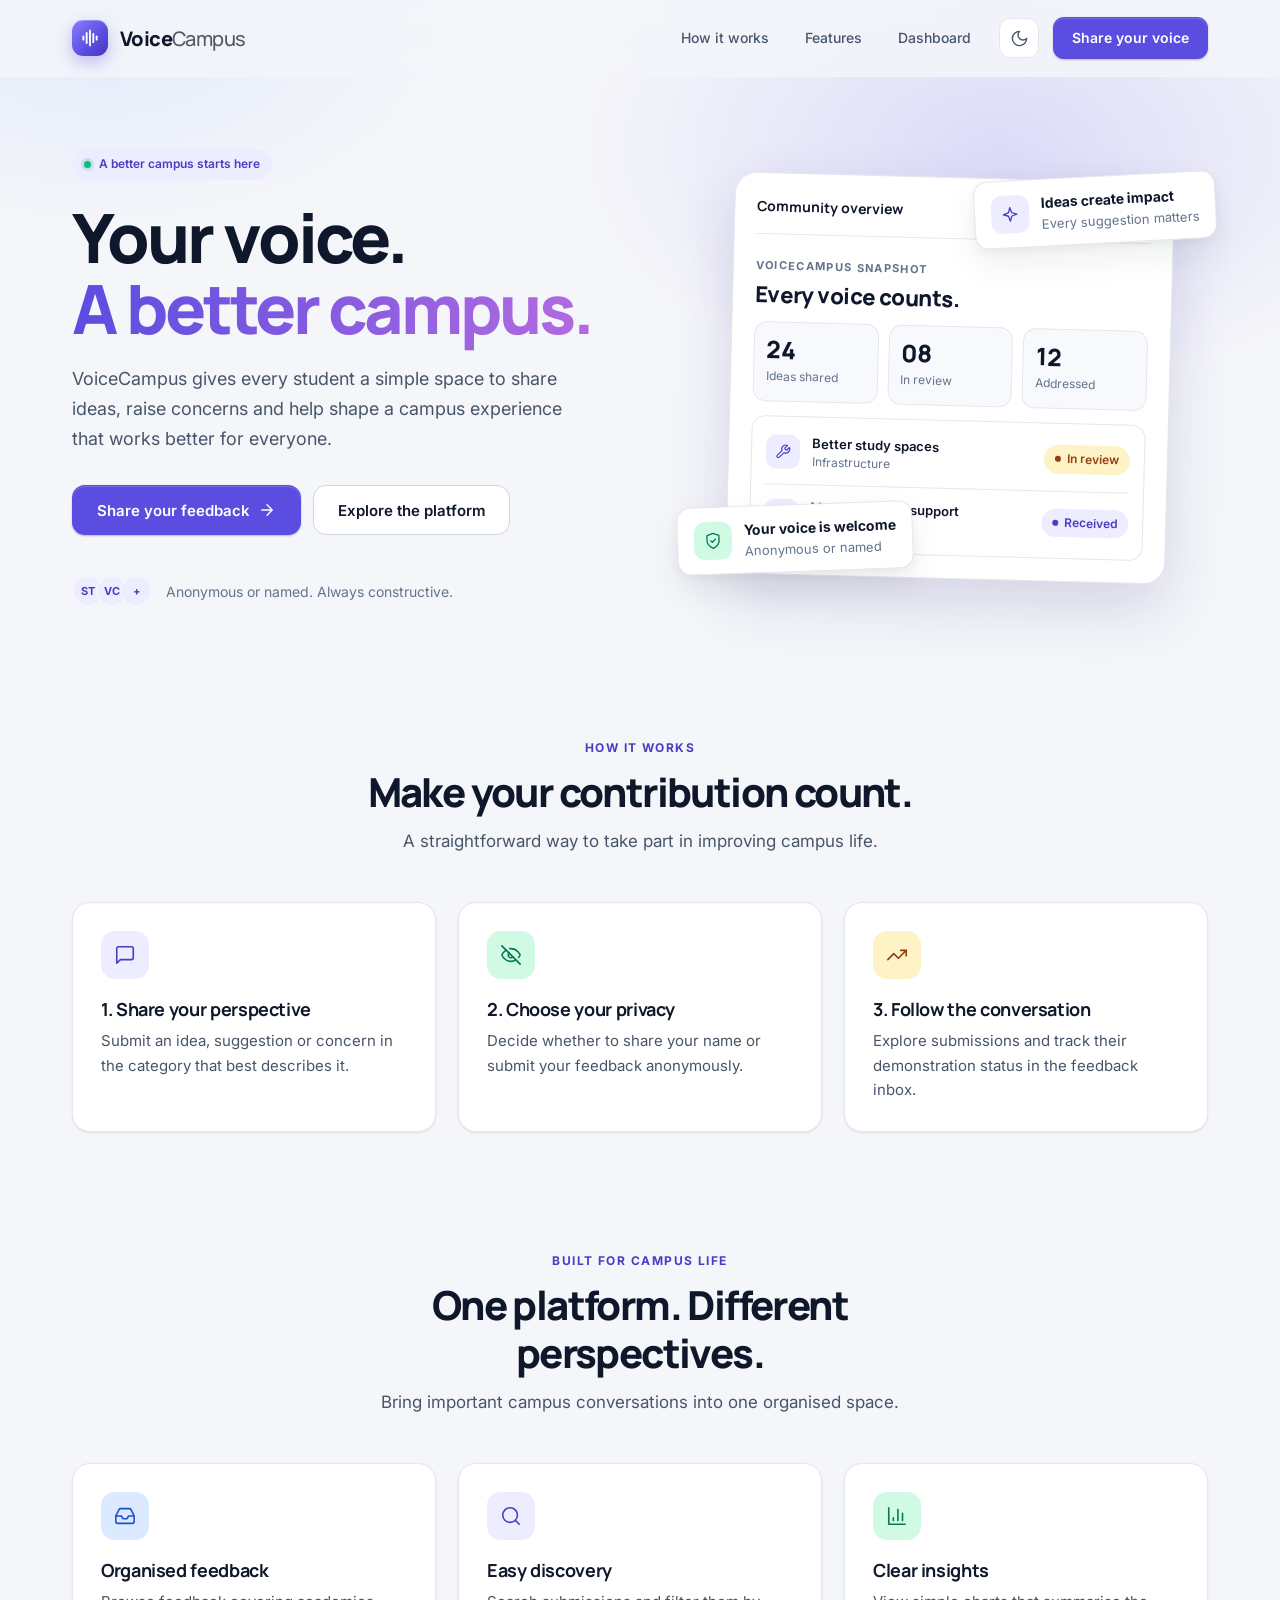
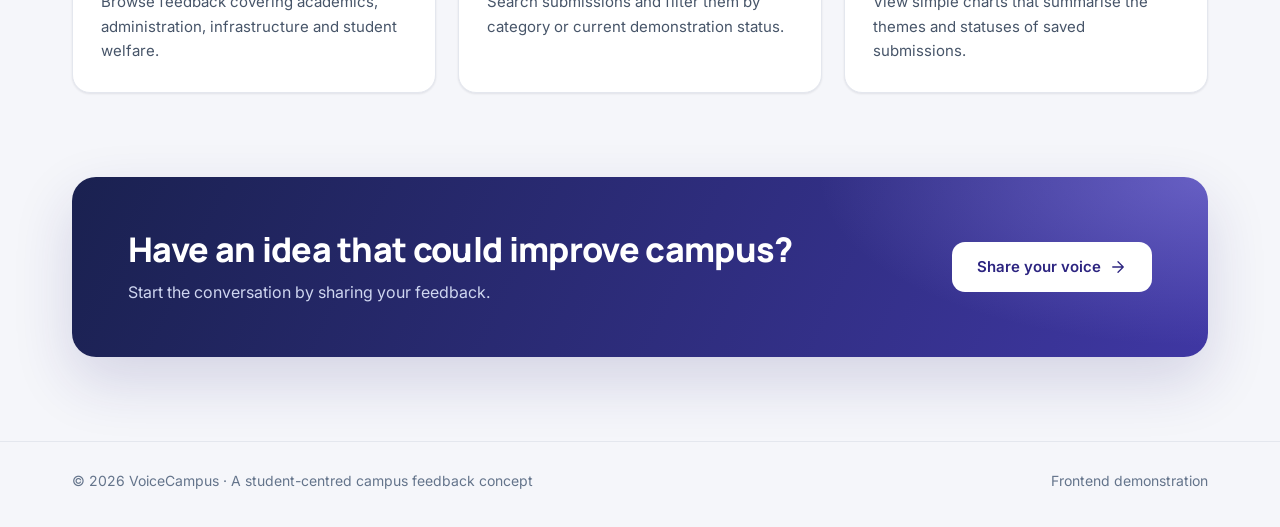
==== commit 431d6740: "Add files via upload" ====
--- a/index.html
+++ b/index.html
@@ -1,26 +1,103 @@
 <!DOCTYPE html>
-<html lang="en"><head><meta charset="UTF-8"><meta name="viewport" content="width=device-width,initial-scale=1,viewport-fit=cover">
-<title>Student voice, tracked to resolution | VoiceCampus</title><meta name="description" content="Share campus feedback and follow it to resolution."><meta name="theme-color" content="#16123f">
-<script>try{var t=localStorage.getItem("vc_theme");if(t)document.documentElement.dataset.theme=t}catch(e){}</script>
-<link rel="preconnect" href="https://fonts.googleapis.com"><link rel="preconnect" href="https://fonts.gstatic.com" crossorigin>
-<link href="https://fonts.googleapis.com/css2?family=Bricolage+Grotesque:opsz,wght@12..96,600;12..96,800&family=Instrument+Sans:wght@400;500;600&display=swap" rel="stylesheet">
-<link rel="stylesheet" href="style.css"></head>
-<body data-page="index"><svg width="0" height="0" style="position:absolute" aria-hidden="true"><symbol id="i-home" viewBox="0 0 24 24" fill="none" stroke="currentColor" stroke-width="1.8" stroke-linecap="round" stroke-linejoin="round"><path d="M3 10.5 12 3l9 7.5V20a1 1 0 0 1-1 1h-5v-6H9v6H4a1 1 0 0 1-1-1z"/></symbol><symbol id="i-inbox" viewBox="0 0 24 24" fill="none" stroke="currentColor" stroke-width="1.8" stroke-linecap="round" stroke-linejoin="round"><path d="M22 12h-6l-2 3h-4l-2-3H2"/><path d="M5.45 5.11 2 12v6a2 2 0 0 0 2 2h16a2 2 0 0 0 2-2v-6l-3.45-6.89A2 2 0 0 0 16.76 4H7.24a2 2 0 0 0-1.79 1.11z"/></symbol><symbol id="i-plus" viewBox="0 0 24 24" fill="none" stroke="currentColor" stroke-width="1.8" stroke-linecap="round" stroke-linejoin="round"><path d="M12 5v14M5 12h14"/></symbol><symbol id="i-chart" viewBox="0 0 24 24" fill="none" stroke="currentColor" stroke-width="1.8" stroke-linecap="round" stroke-linejoin="round"><path d="M5 21V10M12 21V3M19 21v-7"/></symbol><symbol id="i-sun" viewBox="0 0 24 24" fill="none" stroke="currentColor" stroke-width="1.8" stroke-linecap="round" stroke-linejoin="round"><circle cx="12" cy="12" r="4"/><path d="M12 2v2M12 20v2M4.9 4.9l1.4 1.4M17.7 17.7l1.4 1.4M2 12h2M20 12h2M4.9 19.1l1.4-1.4M17.7 6.3l1.4-1.4"/></symbol><symbol id="i-moon" viewBox="0 0 24 24" fill="none" stroke="currentColor" stroke-width="1.8" stroke-linecap="round" stroke-linejoin="round"><path d="M21 12.8A9 9 0 1 1 11.2 3a7 7 0 0 0 9.8 9.8z"/></symbol><symbol id="i-check" viewBox="0 0 24 24" fill="none" stroke="currentColor" stroke-width="1.8" stroke-linecap="round" stroke-linejoin="round"><path d="m5 12 5 5L20 7"/></symbol><symbol id="i-clock" viewBox="0 0 24 24" fill="none" stroke="currentColor" stroke-width="1.8" stroke-linecap="round" stroke-linejoin="round"><circle cx="12" cy="12" r="9"/><path d="M12 7v5l3 2"/></symbol><symbol id="i-search" viewBox="0 0 24 24" fill="none" stroke="currentColor" stroke-width="1.8" stroke-linecap="round" stroke-linejoin="round"><circle cx="11" cy="11" r="7"/><path d="m20 20-3.5-3.5"/></symbol><symbol id="i-book" viewBox="0 0 24 24" fill="none" stroke="currentColor" stroke-width="1.8" stroke-linecap="round" stroke-linejoin="round"><path d="M4 4.5A2.5 2.5 0 0 1 6.5 2H20v17H6.5A2.5 2.5 0 0 0 4 21.5z"/><path d="M4 21.5V4.5"/></symbol><symbol id="i-building" viewBox="0 0 24 24" fill="none" stroke="currentColor" stroke-width="1.8" stroke-linecap="round" stroke-linejoin="round"><path d="M4 21V5l8-3 8 3v16M9 21v-5h6v5M9 9h.01M15 9h.01M9 13h.01M15 13h.01"/></symbol><symbol id="i-grid" viewBox="0 0 24 24" fill="none" stroke="currentColor" stroke-width="1.8" stroke-linecap="round" stroke-linejoin="round"><rect x="3" y="3" width="7" height="7" rx="1"/><rect x="14" y="3" width="7" height="7" rx="1"/><rect x="3" y="14" width="7" height="7" rx="1"/><rect x="14" y="14" width="7" height="7" rx="1"/></symbol><symbol id="i-heart" viewBox="0 0 24 24" fill="none" stroke="currentColor" stroke-width="1.8" stroke-linecap="round" stroke-linejoin="round"><path d="M12 20.5s-8-4.6-8-10.2A4.3 4.3 0 0 1 12 8a4.3 4.3 0 0 1 8 2.3c0 5.6-8 10.2-8 10.2z"/></symbol><symbol id="i-laptop" viewBox="0 0 24 24" fill="none" stroke="currentColor" stroke-width="1.8" stroke-linecap="round" stroke-linejoin="round"><rect x="3" y="4" width="18" height="12" rx="2"/><path d="M2 20h20"/></symbol><symbol id="i-spark" viewBox="0 0 24 24" fill="none" stroke="currentColor" stroke-width="1.8" stroke-linecap="round" stroke-linejoin="round"><path d="M12 3l1.8 5.2L19 10l-5.2 1.8L12 17l-1.8-5.2L5 10l5.2-1.8z"/></symbol><symbol id="i-arrow" viewBox="0 0 24 24" fill="none" stroke="currentColor" stroke-width="1.8" stroke-linecap="round" stroke-linejoin="round"><path d="M5 12h14M13 6l6 6-6 6"/></symbol><symbol id="i-up" viewBox="0 0 24 24" fill="none" stroke="currentColor" stroke-width="1.8" stroke-linecap="round" stroke-linejoin="round"><path d="M12 19V5M6 11l6-6 6 6"/></symbol><symbol id="i-shield" viewBox="0 0 24 24" fill="none" stroke="currentColor" stroke-width="1.8" stroke-linecap="round" stroke-linejoin="round"><path d="M12 3l8 3v6c0 5-3.5 8-8 9-4.5-1-8-4-8-9V6z"/></symbol><symbol id="i-pin" viewBox="0 0 24 24" fill="none" stroke="currentColor" stroke-width="1.8" stroke-linecap="round" stroke-linejoin="round"><path d="M12 21s7-6.2 7-11a7 7 0 0 0-14 0c0 4.8 7 11 7 11z"/><circle cx="12" cy="10" r="2.5"/></symbol></svg>
-<header class="top"><div class="wrap bar"><a class="brand" href="index.html"><span class="mark"><i></i><i></i><i></i></span>voicecampus</a>
-<nav class="dnav" aria-label="Main"><a href="index.html" aria-current="page">Home</a><a href="feedback.html">Inbox</a><a href="insights.html">Insights</a></nav>
-<div class="acts"><button class="iconbtn" id="theme" aria-label="Toggle dark mode"><svg class="ic" aria-hidden="true"><use href="#i-moon"/></svg></button><a class="btn dsk" href="submit.html">Share feedback</a></div></div></header>
-<main class="wrap"><section class="hero"><div class="hero-copy"><h1>Say it.<br>Track it.<br>See it fixed.</h1>
-<p>Send feedback about your campus, anonymously if you prefer, and follow it from submitted to resolved.</p>
-<div class="cta"><a class="btn big" href="submit.html">Share feedback <svg class="ic" aria-hidden="true"><use href="#i-arrow"/></svg></a><a class="btn ghost big" href="feedback.html">Browse the inbox</a></div></div>
-<div class="ticket" id="ticket" aria-live="polite"></div><div class="wave" aria-hidden="true"><i style="--h:18%;--d:0ms"></i><i style="--h:25%;--d:18ms"></i><i style="--h:38%;--d:36ms"></i><i style="--h:39%;--d:54ms"></i><i style="--h:54%;--d:72ms" class=hot></i><i style="--h:57%;--d:90ms"></i><i style="--h:53%;--d:108ms"></i><i style="--h:70%;--d:126ms"></i><i style="--h:57%;--d:144ms"></i><i style="--h:70%;--d:162ms"></i><i style="--h:57%;--d:180ms"></i><i style="--h:55%;--d:198ms"></i><i style="--h:60%;--d:216ms"></i><i style="--h:63%;--d:234ms" class=hot></i><i style="--h:41%;--d:252ms"></i><i style="--h:36%;--d:270ms"></i><i style="--h:31%;--d:288ms"></i><i style="--h:21%;--d:306ms"></i><i style="--h:25%;--d:324ms"></i><i style="--h:33%;--d:342ms"></i><i style="--h:50%;--d:360ms"></i><i style="--h:43%;--d:378ms"></i><i style="--h:67%;--d:396ms" class=hot></i><i style="--h:59%;--d:414ms"></i><i style="--h:58%;--d:432ms"></i><i style="--h:59%;--d:450ms"></i><i style="--h:66%;--d:468ms"></i><i style="--h:80%;--d:486ms"></i><i style="--h:59%;--d:504ms"></i><i style="--h:66%;--d:522ms"></i><i style="--h:61%;--d:540ms"></i><i style="--h:48%;--d:558ms" class=hot></i><i style="--h:43%;--d:576ms"></i><i style="--h:29%;--d:594ms"></i><i style="--h:22%;--d:612ms"></i><i style="--h:21%;--d:630ms"></i><i style="--h:33%;--d:648ms"></i><i style="--h:40%;--d:666ms"></i><i style="--h:46%;--d:684ms"></i><i style="--h:59%;--d:702ms"></i><i style="--h:62%;--d:720ms" class=hot></i><i style="--h:62%;--d:738ms"></i><i style="--h:80%;--d:756ms"></i><i style="--h:78%;--d:774ms"></i><i style="--h:63%;--d:792ms"></i><i style="--h:71%;--d:810ms"></i><i style="--h:66%;--d:828ms"></i><i style="--h:68%;--d:846ms"></i><i style="--h:57%;--d:864ms"></i><i style="--h:41%;--d:882ms" class=hot></i><i style="--h:40%;--d:900ms"></i><i style="--h:24%;--d:918ms"></i></div></section>
-<section class="stats" id="stats"></section>
-<section class="sec"><h2>From your voice to a result</h2><ol class="steps">
-<li><b>Submitted</b><span>You send a title, a category and the details.</span></li><li><b>Under review</b><span>Staff read it and decide who should act.</span></li>
-<li><b>In progress</b><span>Work has started on a fix or a reply.</span></li><li><b>Resolved</b><span>The issue is addressed and marked complete.</span></li></ol></section>
-<section class="sec two"><div><div class="sh"><h2>Latest feedback</h2><a class="link" href="feedback.html">View all</a></div><div class="list" id="recent"></div></div>
-<div><div class="sh"><h2>Topics</h2></div><div class="topics" id="topics"></div></div></section>
-<section class="band"><div><h2>Something on your mind?</h2><p>One issue, a few clear details. It takes about a minute.</p></div><a class="btn big light" href="submit.html">Share feedback <svg class="ic" aria-hidden="true"><use href="#i-arrow"/></svg></a></section></main>
-<footer class="foot wrap"><span class="brand sm">voicecampus</span><p>A frontend prototype. Submissions are saved in this browser only.</p><button class="link" id="reset">Reset demo data</button></footer>
-<nav class="tabs" aria-label="Mobile"><a href="index.html" class="tab" aria-current="page"><svg class="ic" aria-hidden="true"><use href="#i-home"/></svg><span>Home</span></a><a href="feedback.html" class="tab"><svg class="ic" aria-hidden="true"><use href="#i-inbox"/></svg><span>Inbox</span></a><a href="submit.html" class="tab-main"><svg class="ic" aria-hidden="true"><use href="#i-plus"/></svg><span>Share</span></a><a href="insights.html" class="tab"><svg class="ic" aria-hidden="true"><use href="#i-chart"/></svg><span>Insights</span></a></nav>
-<div class="toast" id="toast" role="status" aria-live="polite"></div>
-<script src="app.js"></script></body></html>+<html lang="en">
+<head>
+  <meta charset="UTF-8">
+  <meta name="viewport" content="width=device-width, initial-scale=1.0">
+  <meta name="description" content="VoiceCampus gives students a simple, private way to share feedback and ideas for a better campus experience.">
+  <meta name="theme-color" content="#5b4de0">
+  <title>VoiceCampus | Your voice. Better campus.</title>
+  <script>try{var t=localStorage.getItem("voicecampus_theme");if(t?t==="dark":matchMedia("(prefers-color-scheme: dark)").matches)document.documentElement.dataset.theme="dark"}catch(e){}</script>
+  <link rel="preconnect" href="https://fonts.googleapis.com">
+  <link rel="preconnect" href="https://fonts.gstatic.com" crossorigin>
+  <link href="https://fonts.googleapis.com/css2?family=Inter:wght@400;500;600;700&family=Manrope:wght@600;700;800&display=swap" rel="stylesheet">
+  <link rel="stylesheet" href="css/style.css">
+</head>
+<body class="landing" data-page="home">
+  <header class="l-nav">
+    <div class="l-wrap">
+      <a class="brand" href="index.html" aria-label="VoiceCampus home" data-brand></a>
+      <nav class="l-links" aria-label="Primary">
+        <a href="#how-it-works">How it works</a>
+        <a href="#features">Features</a>
+        <a href="dashboard.html">Dashboard</a>
+        <button class="icon-btn" data-theme-toggle type="button"></button>
+        <a class="btn btn-primary" href="submit.html">Share your voice</a>
+      </nav>
+    </div>
+  </header>
+
+  <main>
+    <section class="l-hero">
+      <div class="l-wrap">
+        <div>
+          <span class="chip"><i class="dot"></i> A better campus starts here</span>
+          <h1>Your voice.<br><span class="grad">A better campus.</span></h1>
+          <p class="lead">VoiceCampus gives every student a simple space to share ideas, raise concerns and help shape a campus experience that works better for everyone.</p>
+          <div class="l-actions">
+            <a class="btn btn-primary btn-lg" href="submit.html">Share your feedback <span data-icon="arrow" data-size="18"></span></a>
+            <a class="btn btn-secondary btn-lg" href="dashboard.html">Explore the platform</a>
+          </div>
+          <div class="l-trust">
+            <div class="stack" aria-hidden="true"><span>ST</span><span>VC</span><span>+</span></div>
+            <span>Anonymous or named. Always constructive.</span>
+          </div>
+        </div>
+
+        <div class="l-visual" aria-hidden="true">
+          <div class="mock">
+            <div class="mock-top"><span>Community overview</span><div class="mock-dots"><i></i><i></i><i></i></div></div>
+            <div class="mock-title"><small>VOICECAMPUS SNAPSHOT</small><h3>Every voice counts.</h3></div>
+            <div class="mock-metrics">
+              <div class="mock-metric"><strong>24</strong><small>Ideas shared</small></div>
+              <div class="mock-metric"><strong>08</strong><small>In review</small></div>
+              <div class="mock-metric"><strong>12</strong><small>Addressed</small></div>
+            </div>
+            <div class="mock-list">
+              <div class="mock-row"><div class="cat-ico"><span data-icon="wrench" data-size="16"></span></div><div class="row-main"><strong>Better study spaces</strong><small>Infrastructure</small></div><span class="pill status-under-review">In review</span></div>
+              <div class="mock-row"><div class="cat-ico"><span data-icon="book" data-size="16"></span></div><div class="row-main"><strong>More academic support</strong><small>Academics</small></div><span class="pill status-submitted">Received</span></div>
+            </div>
+          </div>
+          <div class="float float-a"><span class="stat-ico tone-violet" data-icon="sparkles"></span><div><strong>Ideas create impact</strong>Every suggestion matters</div></div>
+          <div class="float float-b"><span class="stat-ico tone-green" data-icon="shield"></span><div><strong>Your voice is welcome</strong>Anonymous or named</div></div>
+        </div>
+      </div>
+    </section>
+
+    <section class="l-section" id="how-it-works">
+      <div class="l-wrap">
+        <div class="l-head"><div class="eyebrow">How it works</div><h2>Make your contribution count.</h2><p>A straightforward way to take part in improving campus life.</p></div>
+        <div class="feature-grid">
+          <article class="feature"><div class="stat-ico tone-violet" data-icon="message" data-size="22"></div><h3>1. Share your perspective</h3><p>Submit an idea, suggestion or concern in the category that best describes it.</p></article>
+          <article class="feature"><div class="stat-ico tone-green" data-icon="eyeoff" data-size="22"></div><h3>2. Choose your privacy</h3><p>Decide whether to share your name or submit your feedback anonymously.</p></article>
+          <article class="feature"><div class="stat-ico tone-amber" data-icon="trend" data-size="22"></div><h3>3. Follow the conversation</h3><p>Explore submissions and track their demonstration status in the feedback inbox.</p></article>
+        </div>
+      </div>
+    </section>
+
+    <section class="l-section" id="features">
+      <div class="l-wrap">
+        <div class="l-head"><div class="eyebrow">Built for campus life</div><h2>One platform. Different perspectives.</h2><p>Bring important campus conversations into one organised space.</p></div>
+        <div class="feature-grid">
+          <article class="feature"><div class="stat-ico tone-blue" data-icon="inbox" data-size="22"></div><h3>Organised feedback</h3><p>Browse feedback covering academics, administration, infrastructure and student welfare.</p></article>
+          <article class="feature"><div class="stat-ico tone-violet" data-icon="search" data-size="22"></div><h3>Easy discovery</h3><p>Search submissions and filter them by category or current demonstration status.</p></article>
+          <article class="feature"><div class="stat-ico tone-green" data-icon="chart" data-size="22"></div><h3>Clear insights</h3><p>View simple charts that summarise the themes and statuses of saved submissions.</p></article>
+        </div>
+      </div>
+    </section>
+
+    <section class="l-cta">
+      <div class="l-wrap">
+        <div class="cta-box">
+          <div><h2>Have an idea that could improve campus?</h2><p>Start the conversation by sharing your feedback.</p></div>
+          <a class="btn btn-light btn-lg" href="submit.html">Share your voice <span data-icon="arrow" data-size="18"></span></a>
+        </div>
+      </div>
+    </section>
+  </main>
+
+  <footer class="l-footer">
+    <div class="l-wrap"><span>© 2026 VoiceCampus · A student-centred campus feedback concept</span><span>Frontend demonstration</span></div>
+  </footer>
+  <script src="js/script.js"></script>
+</body>
+</html>
--- a/css/style.css
+++ b/css/style.css
@@ -0,0 +1,504 @@
+/* ==========================================================================
+   VoiceCampus — design system
+   1. Tokens  2. Base  3. Buttons & controls  4. App shell  5. Components
+   6. Pages   7. Landing  8. Responsive  9. Motion / a11y
+   ========================================================================== */
+
+/* 1. Tokens ---------------------------------------------------------------- */
+:root {
+  --font-body: "Inter", system-ui, -apple-system, "Segoe UI", Roboto, sans-serif;
+  --font-head: "Manrope", "Inter", system-ui, sans-serif;
+
+  --bg: #f5f6fa;
+  --surface: #ffffff;
+  --surface-2: #f8f9fc;
+  --border: #e4e7ee;
+  --border-strong: #cfd5e1;
+  --text: #0f172a;
+  --text-2: #475569;
+  --text-3: #64748b;
+
+  --primary: #5b4de0;
+  --primary-hover: #4b3ece;
+  --primary-soft: #eeecff;
+  --primary-text: #4a3dc4;
+  --on-primary: #ffffff;
+
+  --sidebar: #0e1630;
+  --sidebar-hover: #17213f;
+  --sidebar-active: #1f2b52;
+  --sidebar-border: #222e52;
+  --sidebar-text: #a9b4d0;
+
+  --pill-submitted-bg: #eeecff;  --pill-submitted-fg: #4a3dc4;
+  --pill-review-bg: #fef3c7;     --pill-review-fg: #92400e;
+  --pill-progress-bg: #dbeafe;   --pill-progress-fg: #1d4ed8;
+  --pill-resolved-bg: #d1fae5;   --pill-resolved-fg: #047857;
+
+  --c-submitted: #7c6ff2; --c-review: #f59e0b; --c-progress: #3b82f6; --c-resolved: #10b981;
+
+  --shadow-sm: 0 1px 2px rgba(15, 23, 42, .05), 0 1px 3px rgba(15, 23, 42, .04);
+  --shadow-md: 0 4px 10px rgba(15, 23, 42, .04), 0 14px 34px rgba(15, 23, 42, .07);
+  --shadow-lg: 0 24px 60px rgba(40, 30, 120, .16);
+  --ring: 0 0 0 3px rgba(91, 77, 224, .22);
+
+  --radius: 16px;
+  --radius-sm: 10px;
+  --sidebar-w: 268px;
+  color-scheme: light;
+}
+
+:root[data-theme="dark"] {
+  --bg: #0a0f1e;
+  --surface: #121a30;
+  --surface-2: #18213a;
+  --border: #232d49;
+  --border-strong: #33425f;
+  --text: #eef2fb;
+  --text-2: #b6c1d8;
+  --text-3: #8e9cb7;
+
+  --primary: #6d5ff0;
+  --primary-hover: #7d70f3;
+  --primary-soft: rgba(124, 111, 242, .16);
+  --primary-text: #b9b2ff;
+
+  --sidebar: #080d1d;
+  --sidebar-hover: #121a33;
+  --sidebar-active: #1a2548;
+  --sidebar-border: #1c2646;
+
+  --pill-submitted-bg: rgba(124, 111, 242, .18); --pill-submitted-fg: #c4beff;
+  --pill-review-bg: rgba(245, 158, 11, .16);     --pill-review-fg: #fcd34d;
+  --pill-progress-bg: rgba(59, 130, 246, .18);   --pill-progress-fg: #93c5fd;
+  --pill-resolved-bg: rgba(16, 185, 129, .16);   --pill-resolved-fg: #6ee7b7;
+
+  --shadow-sm: 0 1px 2px rgba(0, 0, 0, .3);
+  --shadow-md: 0 8px 28px rgba(0, 0, 0, .35);
+  --shadow-lg: 0 24px 60px rgba(0, 0, 0, .5);
+  --ring: 0 0 0 3px rgba(124, 111, 242, .35);
+  color-scheme: dark;
+}
+
+/* 2. Base ------------------------------------------------------------------ */
+*, *::before, *::after { box-sizing: border-box; }
+html { -webkit-text-size-adjust: 100%; scroll-behavior: smooth; }
+body {
+  margin: 0;
+  background: var(--bg);
+  color: var(--text);
+  font-family: var(--font-body);
+  font-size: 15px;
+  line-height: 1.55;
+  -webkit-font-smoothing: antialiased;
+}
+h1, h2, h3, h4 { font-family: var(--font-head); color: var(--text); margin: 0; letter-spacing: -.02em; line-height: 1.2; }
+p { margin: 0; }
+a { color: inherit; }
+button, input, select, textarea { font: inherit; color: inherit; }
+button { cursor: pointer; }
+svg.icon { flex: none; display: block; }
+.hidden { display: none !important; }
+.sr-only { position: absolute; width: 1px; height: 1px; overflow: hidden; clip: rect(0 0 0 0); white-space: nowrap; }
+:focus-visible { outline: 2px solid var(--primary); outline-offset: 2px; }
+
+.eyebrow { font-size: 12px; font-weight: 700; letter-spacing: .12em; text-transform: uppercase; color: var(--primary-text); margin-bottom: 10px; }
+.lead { color: var(--text-2); font-size: 16px; margin-top: 8px; max-width: 60ch; }
+.muted { color: var(--text-3); }
+
+/* 3. Buttons & controls ---------------------------------------------------- */
+.btn {
+  display: inline-flex; align-items: center; justify-content: center; gap: 8px;
+  height: 42px; padding: 0 18px; border-radius: 11px; border: 1px solid transparent;
+  font-size: 14px; font-weight: 600; line-height: 1; text-decoration: none; white-space: nowrap;
+  transition: background .18s, border-color .18s, transform .18s, box-shadow .18s, color .18s;
+}
+.btn:active { transform: translateY(1px); }
+.btn-primary { background: var(--primary); color: var(--on-primary); box-shadow: 0 1px 2px rgba(40, 30, 140, .3), inset 0 1px 0 rgba(255, 255, 255, .16); }
+.btn-primary:hover { background: var(--primary-hover); box-shadow: 0 6px 16px rgba(91, 77, 224, .32); }
+.btn-secondary { background: var(--surface); color: var(--text); border-color: var(--border-strong); }
+.btn-secondary:hover { background: var(--surface-2); border-color: var(--text-3); }
+.btn-ghost { background: transparent; color: var(--text-2); }
+.btn-ghost:hover { background: var(--surface-2); color: var(--text); }
+.btn-light { background: #fff; color: #2c2480; }
+.btn-light:hover { background: #f1efff; }
+.btn-lg { height: 50px; padding: 0 24px; font-size: 15px; border-radius: 13px; }
+.btn-sm { height: 34px; padding: 0 12px; font-size: 13px; border-radius: 9px; }
+.btn[disabled] { opacity: .6; pointer-events: none; }
+
+.icon-btn {
+  width: 40px; height: 40px; display: inline-grid; place-items: center; flex: none;
+  border-radius: 11px; border: 1px solid var(--border); background: var(--surface); color: var(--text-2);
+  transition: background .18s, color .18s, border-color .18s;
+}
+.icon-btn:hover { background: var(--surface-2); color: var(--text); border-color: var(--border-strong); }
+
+.control {
+  width: 100%; height: 44px; padding: 0 14px; border-radius: 11px;
+  border: 1px solid var(--border-strong); background: var(--surface); color: var(--text);
+  font-size: 14px; outline: 0; transition: border-color .18s, box-shadow .18s;
+}
+textarea.control { height: auto; padding: 12px 14px; line-height: 1.6; resize: vertical; min-height: 140px; }
+select.control {
+  appearance: none; -webkit-appearance: none; padding-right: 38px; cursor: pointer;
+  background-image: url("data:image/svg+xml,%3Csvg xmlns='http://www.w3.org/2000/svg' width='16' height='16' viewBox='0 0 24 24' fill='none' stroke='%2364748b' stroke-width='2' stroke-linecap='round' stroke-linejoin='round'%3E%3Cpath d='m6 9 6 6 6-6'/%3E%3C/svg%3E");
+  background-repeat: no-repeat; background-position: right 12px center;
+}
+.control::placeholder { color: var(--text-3); opacity: .8; }
+.control:hover { border-color: var(--text-3); }
+.control:focus { border-color: var(--primary); box-shadow: var(--ring); }
+.control[aria-invalid="true"] { border-color: #dc2626; }
+
+.field { margin-top: 20px; }
+.field:first-of-type { margin-top: 0; }
+.field label, .label { display: block; font-size: 13px; font-weight: 600; color: var(--text); margin-bottom: 8px; }
+.field label small { color: var(--text-3); font-weight: 400; }
+.req { color: #dc2626; font-style: normal; }
+.field-row { display: grid; grid-template-columns: 1fr 1fr; gap: 16px; }
+.field-row .field { margin-top: 20px; }
+.field-hint { display: flex; justify-content: space-between; gap: 12px; font-size: 12px; color: var(--text-3); margin-top: 8px; }
+
+.switch { position: relative; display: inline-block; width: 46px; height: 26px; flex: none; }
+.switch input { position: absolute; inset: 0; opacity: 0; width: 100%; height: 100%; margin: 0; cursor: pointer; z-index: 1; }
+.switch .track { position: absolute; inset: 0; border-radius: 26px; background: var(--border-strong); transition: background .2s; }
+.switch .track::before { content: ""; position: absolute; width: 20px; height: 20px; left: 3px; top: 3px; border-radius: 50%; background: #fff; box-shadow: 0 1px 3px rgba(0, 0, 0, .25); transition: transform .2s; }
+.switch input:checked + .track { background: var(--primary); }
+.switch input:checked + .track::before { transform: translateX(20px); }
+.switch input:focus-visible + .track { box-shadow: var(--ring); }
+
+/* 4. App shell ------------------------------------------------------------- */
+.brand { display: inline-flex; align-items: center; gap: 12px; text-decoration: none; color: inherit; font-family: var(--font-head); font-weight: 800; font-size: 20px; letter-spacing: -.03em; }
+.brand-mark { width: 36px; height: 36px; border-radius: 11px; display: grid; place-items: center; color: #fff; background: linear-gradient(135deg, #8b7dff, #5b4de0 60%, #4437bd); box-shadow: 0 6px 16px rgba(91, 77, 224, .35), inset 0 1px 0 rgba(255, 255, 255, .25); }
+.brand-name span { font-weight: 500; opacity: .7; }
+
+.sidebar {
+  position: fixed; inset: 0 auto 0 0; width: var(--sidebar-w); z-index: 40;
+  display: flex; flex-direction: column; padding: 26px 16px 18px;
+  background: var(--sidebar); color: #fff; border-right: 1px solid var(--sidebar-border);
+}
+.sidebar .brand { padding: 0 10px; color: #fff; }
+.sidebar-label { font-size: 11px; font-weight: 700; letter-spacing: .14em; text-transform: uppercase; color: #6f7ea6; margin: 38px 12px 10px; }
+.nav { display: grid; gap: 4px; }
+.nav-link {
+  display: flex; align-items: center; gap: 12px; padding: 11px 12px; border-radius: 11px;
+  color: var(--sidebar-text); text-decoration: none; font-size: 14px; font-weight: 500;
+  transition: background .18s, color .18s;
+}
+.nav-link:hover { background: var(--sidebar-hover); color: #fff; }
+.nav-link.active { background: var(--sidebar-active); color: #fff; box-shadow: inset 3px 0 0 #9d92ff; }
+.nav-link.active svg { color: #b6adff; }
+.nav-count { margin-left: auto; font-size: 12px; font-weight: 600; padding: 2px 8px; border-radius: 20px; background: #2c3a66; color: #dbe1f5; }
+.sidebar-foot { margin-top: auto; }
+.help-card { padding: 18px; border-radius: 14px; background: linear-gradient(150deg, #1d2a52, #17214a); border: 1px solid var(--sidebar-border); margin-bottom: 16px; }
+.help-card .help-ico { width: 34px; height: 34px; border-radius: 10px; display: grid; place-items: center; background: rgba(157, 146, 255, .18); color: #c5beff; margin-bottom: 12px; }
+.help-card strong { display: block; font-family: var(--font-head); font-size: 14px; }
+.help-card p { font-size: 13px; color: var(--sidebar-text); margin: 6px 0 12px; line-height: 1.55; }
+.help-card a { display: inline-flex; align-items: center; gap: 6px; font-size: 13px; font-weight: 600; color: #c5beff; text-decoration: none; }
+.help-card a:hover { color: #fff; }
+.profile { display: flex; align-items: center; gap: 12px; padding: 14px 8px 0; border-top: 1px solid var(--sidebar-border); }
+.profile strong { display: block; font-size: 13px; }
+.profile small { display: block; font-size: 12px; color: #7f8db1; }
+.avatar { width: 38px; height: 38px; border-radius: 50%; display: grid; place-items: center; flex: none; background: #dcd8ff; color: #4a3dc4; font-size: 13px; font-weight: 700; }
+.avatar-sm { width: 36px; height: 36px; background: var(--primary-soft); color: var(--primary-text); }
+
+.scrim { position: fixed; inset: 0; z-index: 30; background: rgba(8, 12, 28, .55); backdrop-filter: blur(2px); opacity: 0; pointer-events: none; transition: opacity .25s; }
+.scrim.show { opacity: 1; pointer-events: auto; }
+
+.main { margin-left: var(--sidebar-w); min-height: 100vh; display: flex; flex-direction: column; }
+.topbar {
+  position: sticky; top: 0; z-index: 20; height: 72px; padding: 0 40px;
+  display: flex; align-items: center; justify-content: space-between; gap: 16px;
+  background: color-mix(in srgb, var(--bg) 85%, transparent); backdrop-filter: blur(12px);
+  border-bottom: 1px solid var(--border);
+}
+.menu-btn { display: none; }
+.breadcrumb { display: flex; align-items: center; gap: 8px; font-size: 14px; color: var(--text-3); margin-right: auto; }
+.breadcrumb strong { color: var(--text); font-weight: 600; }
+.topbar-actions { display: flex; align-items: center; gap: 12px; }
+.badge-demo { display: inline-flex; align-items: center; gap: 8px; font-size: 12px; font-weight: 600; color: var(--text-2); padding: 7px 12px; border-radius: 30px; background: var(--surface); border: 1px solid var(--border); }
+.dot { width: 7px; height: 7px; border-radius: 50%; background: #10b981; box-shadow: 0 0 0 3px rgba(16, 185, 129, .2); display: inline-block; }
+
+.page { flex: 1; width: 100%; max-width: 1240px; margin: 0 auto; padding: 36px 40px 24px; animation: rise .35s ease both; }
+.page-head { display: flex; align-items: flex-end; justify-content: space-between; gap: 24px; margin-bottom: 28px; }
+.page-head h1 { font-size: 32px; font-weight: 800; letter-spacing: -.035em; }
+.page-head h1 span { color: var(--primary-text); }
+
+.app-footer { display: flex; justify-content: space-between; gap: 16px; flex-wrap: wrap; max-width: 1240px; width: 100%; margin: 0 auto; padding: 22px 40px 30px; border-top: 1px solid var(--border); font-size: 13px; color: var(--text-3); }
+.app-footer strong { font-family: var(--font-head); color: var(--primary-text); }
+
+/* 5. Components ------------------------------------------------------------ */
+.card { background: var(--surface); border: 1px solid var(--border); border-radius: var(--radius); box-shadow: var(--shadow-sm); padding: 24px; }
+.card-head { display: flex; align-items: flex-start; justify-content: space-between; gap: 16px; margin-bottom: 18px; }
+.card-head h3 { font-size: 17px; font-weight: 700; }
+.card-head p { font-size: 13px; color: var(--text-3); margin-top: 4px; }
+
+.chip { display: inline-flex; align-items: center; gap: 8px; padding: 6px 12px; border-radius: 30px; font-size: 12px; font-weight: 600; background: var(--primary-soft); color: var(--primary-text); }
+.chip-light { background: rgba(255, 255, 255, .14); color: #e4e0ff; border: 1px solid rgba(255, 255, 255, .18); }
+
+.stats { display: grid; grid-template-columns: repeat(4, 1fr); gap: 16px; }
+.stats.cols-3 { grid-template-columns: repeat(3, 1fr); }
+.stat { background: var(--surface); border: 1px solid var(--border); border-radius: var(--radius); padding: 20px; box-shadow: var(--shadow-sm); transition: transform .2s, box-shadow .2s; }
+.stat:hover { transform: translateY(-2px); box-shadow: var(--shadow-md); }
+.stat-top { display: flex; align-items: center; justify-content: space-between; gap: 12px; font-size: 14px; font-weight: 500; color: var(--text-2); }
+.stat-ico { width: 38px; height: 38px; border-radius: 11px; display: grid; place-items: center; }
+.tone-violet { background: var(--pill-submitted-bg); color: var(--pill-submitted-fg); }
+.tone-amber { background: var(--pill-review-bg); color: var(--pill-review-fg); }
+.tone-blue { background: var(--pill-progress-bg); color: var(--pill-progress-fg); }
+.tone-green { background: var(--pill-resolved-bg); color: var(--pill-resolved-fg); }
+.stat-value { display: block; font-family: var(--font-head); font-size: 34px; font-weight: 800; letter-spacing: -.04em; margin: 14px 0 2px; line-height: 1.1; font-variant-numeric: tabular-nums; }
+.stat-note { font-size: 13px; color: var(--text-3); }
+
+.section-head { display: flex; align-items: flex-end; justify-content: space-between; gap: 16px; margin: 36px 0 16px; }
+.section-head h2 { font-size: 22px; font-weight: 800; }
+.section-head .eyebrow { margin-bottom: 6px; }
+.live { display: inline-flex; align-items: center; gap: 8px; font-size: 13px; color: var(--text-3); }
+
+.grid-2 { display: grid; grid-template-columns: 1.4fr 1fr; gap: 20px; margin-top: 20px; }
+.grid-2.even { grid-template-columns: 1fr 1fr; }
+
+.pill { display: inline-flex; align-items: center; gap: 6px; padding: 5px 11px; border-radius: 30px; font-size: 12px; font-weight: 600; white-space: nowrap; background: var(--pill-bg); color: var(--pill-fg); }
+.pill::before { content: ""; width: 6px; height: 6px; border-radius: 50%; background: currentColor; }
+.status-submitted { --pill-bg: var(--pill-submitted-bg); --pill-fg: var(--pill-submitted-fg); }
+.status-under-review { --pill-bg: var(--pill-review-bg); --pill-fg: var(--pill-review-fg); }
+.status-in-progress { --pill-bg: var(--pill-progress-bg); --pill-fg: var(--pill-progress-fg); }
+.status-resolved { --pill-bg: var(--pill-resolved-bg); --pill-fg: var(--pill-resolved-fg); }
+
+.cat-ico { width: 40px; height: 40px; border-radius: 12px; display: grid; place-items: center; flex: none; background: var(--primary-soft); color: var(--primary-text); }
+
+.row-item { display: flex; align-items: center; gap: 14px; padding: 14px 0; border-top: 1px solid var(--border); }
+.row-item:first-child { border-top: 0; padding-top: 4px; }
+.row-main { flex: 1; min-width: 0; }
+.row-main strong { display: block; font-size: 14px; font-weight: 600; white-space: nowrap; overflow: hidden; text-overflow: ellipsis; }
+.row-main small { display: block; font-size: 13px; color: var(--text-3); margin-top: 2px; }
+
+.meter { display: grid; gap: 18px; }
+.meter-top { display: flex; align-items: center; justify-content: space-between; gap: 12px; font-size: 14px; color: var(--text-2); margin-bottom: 8px; }
+.meter-top span { display: inline-flex; align-items: center; gap: 8px; }
+.meter-top b { color: var(--text); font-variant-numeric: tabular-nums; }
+.meter-track { height: 8px; border-radius: 8px; background: var(--surface-2); border: 1px solid var(--border); overflow: hidden; }
+.meter-track i { display: block; height: 100%; border-radius: 8px; background: linear-gradient(90deg, #6d5ff0, #a79eff); transition: width .6s cubic-bezier(.2, .8, .2, 1); }
+
+.callout { display: flex; align-items: flex-start; gap: 16px; margin-top: 20px; }
+.callout h4 { font-size: 15px; font-weight: 700; }
+.callout p { font-size: 14px; color: var(--text-2); margin-top: 4px; }
+.footnote { display: flex; align-items: center; gap: 8px; font-size: 13px; color: var(--text-3); margin-top: 22px; }
+
+.empty { text-align: center; padding: 48px 20px; border: 1px dashed var(--border-strong); border-radius: var(--radius); background: var(--surface); color: var(--text-3); }
+.empty .cat-ico { width: 52px; height: 52px; margin: 0 auto 14px; border-radius: 16px; }
+.empty strong { display: block; color: var(--text); font-size: 16px; margin-bottom: 4px; }
+.empty-inline { padding: 24px 0; text-align: center; color: var(--text-3); font-size: 14px; }
+
+.toast {
+  position: fixed; right: 24px; bottom: 24px; z-index: 60; display: flex; align-items: center; gap: 12px;
+  padding: 14px 18px; border-radius: 13px; background: #131c3a; color: #fff; font-size: 14px; font-weight: 500;
+  box-shadow: 0 16px 40px rgba(8, 12, 30, .4); border: 1px solid rgba(255, 255, 255, .08);
+  transform: translateY(16px); opacity: 0; pointer-events: none; transition: .28s;
+}
+.toast.show { transform: none; opacity: 1; }
+.toast-icon { width: 24px; height: 24px; border-radius: 50%; display: grid; place-items: center; background: #10b981; }
+.toast.error .toast-icon { background: #ef4444; }
+
+/* 6. Pages ----------------------------------------------------------------- */
+/* Overview banner */
+.banner {
+  position: relative; overflow: hidden; border-radius: 20px; padding: 44px 48px; color: #fff;
+  display: flex; align-items: center; justify-content: space-between; gap: 32px; min-height: 260px;
+  background: radial-gradient(900px 340px at 90% 0%, rgba(167, 158, 255, .35), transparent 60%), linear-gradient(115deg, #141f45 0%, #26357a 62%, #4b45a8 100%);
+  box-shadow: var(--shadow-md);
+}
+.banner-copy { position: relative; z-index: 1; max-width: 460px; }
+.banner-copy h2 { color: #fff; font-size: 34px; font-weight: 800; letter-spacing: -.035em; margin: 18px 0 12px; }
+.banner-copy p { color: #ccd4ee; font-size: 15px; margin-bottom: 24px; }
+.banner-art { position: relative; flex: none; width: 320px; height: 200px; margin-right: 24px; }
+.banner-art::before, .banner-art::after { content: ""; position: absolute; border: 1px solid rgba(255, 255, 255, .16); border-radius: 50%; inset: -40px -30px; }
+.banner-art::after { inset: -90px -80px; opacity: .6; }
+.art-card { position: absolute; border-radius: 16px; background: #fff; color: #1e2447; box-shadow: 0 24px 50px rgba(6, 10, 40, .45); }
+.art-back { width: 230px; height: 150px; right: 0; top: 4px; transform: rotate(7deg); background: #cfcbff; padding: 26px; }
+.art-back span { display: block; height: 8px; border-radius: 6px; background: #8f86ee; margin-bottom: 12px; width: 80%; }
+.art-back span:nth-child(2) { width: 55%; }
+.art-front { width: 230px; padding: 20px; left: 0; bottom: 0; transform: rotate(-4deg); }
+.art-front .art-check { width: 34px; height: 34px; border-radius: 10px; display: grid; place-items: center; background: #d1fae5; color: #047857; margin-bottom: 12px; }
+.art-front strong { display: block; font-family: var(--font-head); font-size: 16px; color: #1e2447; }
+.art-front small { color: #6b7490; font-size: 13px; }
+.art-front .bar { height: 6px; border-radius: 6px; background: #ecebf6; margin-top: 14px; overflow: hidden; }
+.art-front .bar i { display: block; width: 72%; height: 100%; background: linear-gradient(90deg, #6d5ff0, #a79eff); border-radius: 6px; }
+
+/* Inbox */
+.toolbar { display: flex; align-items: center; gap: 12px; padding: 14px; margin-bottom: 18px; }
+.search { position: relative; flex: 1; min-width: 0; }
+.search svg { position: absolute; left: 14px; top: 50%; transform: translateY(-50%); color: var(--text-3); pointer-events: none; }
+.search .control { padding-left: 42px; }
+.toolbar select.control { width: 190px; flex: none; }
+.list-meta { display: flex; justify-content: space-between; font-size: 13px; color: var(--text-3); margin: 0 4px 12px; }
+.post-list { display: grid; gap: 14px; }
+.post { background: var(--surface); border: 1px solid var(--border); border-radius: var(--radius); padding: 22px 24px; box-shadow: var(--shadow-sm); transition: box-shadow .2s, border-color .2s; }
+.post:hover { box-shadow: var(--shadow-md); border-color: var(--border-strong); }
+.post-top { display: flex; align-items: flex-start; gap: 14px; }
+.post-top .row-main strong { white-space: normal; font-family: var(--font-head); font-size: 17px; font-weight: 700; letter-spacing: -.02em; }
+.post-top .row-main small { font-size: 12px; font-family: ui-monospace, "SFMono-Regular", Menlo, monospace; letter-spacing: .02em; }
+.post p { color: var(--text-2); font-size: 14.5px; line-height: 1.65; margin: 14px 0 18px; overflow-wrap: anywhere; }
+.post-foot { display: flex; justify-content: space-between; align-items: center; gap: 16px; padding-top: 16px; border-top: 1px solid var(--border); flex-wrap: wrap; }
+.meta { display: flex; align-items: center; flex-wrap: wrap; gap: 8px 16px; font-size: 13px; color: var(--text-3); }
+.meta span { display: inline-flex; align-items: center; gap: 6px; }
+.tag { padding: 4px 10px; border-radius: 20px; background: var(--surface-2); border: 1px solid var(--border); color: var(--text-2); font-weight: 500; }
+.status-edit { display: inline-flex; align-items: center; gap: 10px; font-size: 13px; color: var(--text-3); }
+.status-edit .control { height: 36px; width: auto; min-width: 150px; font-size: 13px; border-radius: 9px; }
+
+/* Submit */
+.form-layout { display: grid; grid-template-columns: minmax(0, 1.7fr) minmax(280px, 1fr); gap: 24px; align-items: start; }
+.form-card { padding: 32px; }
+.form-title { display: flex; gap: 14px; align-items: flex-start; margin-bottom: 26px; }
+.form-title .step { width: 36px; height: 36px; border-radius: 11px; display: grid; place-items: center; background: var(--primary-soft); color: var(--primary-text); font-size: 13px; font-weight: 800; font-family: var(--font-head); flex: none; }
+.form-title h3 { font-size: 19px; font-weight: 800; }
+.form-title p { font-size: 14px; color: var(--text-3); margin-top: 3px; }
+.divider { height: 1px; background: var(--border); margin: 26px 0; }
+.toggle-row { display: flex; align-items: center; justify-content: space-between; gap: 20px; padding: 16px 18px; border-radius: 13px; background: var(--surface-2); border: 1px solid var(--border); }
+.toggle-row strong { display: flex; align-items: center; gap: 8px; font-size: 14px; }
+.toggle-row p { font-size: 13px; color: var(--text-3); margin-top: 3px; }
+.form-actions { display: flex; justify-content: flex-end; align-items: center; gap: 10px; margin-top: 28px; }
+.privacy { display: flex; align-items: center; gap: 8px; margin-top: 18px; font-size: 13px; color: var(--text-3); }
+.aside { display: grid; gap: 20px; position: sticky; top: 92px; }
+.aside-hero { padding: 28px; border-radius: var(--radius); color: #fff; background: radial-gradient(400px 200px at 100% 0%, rgba(167, 158, 255, .35), transparent 65%), linear-gradient(150deg, #1b2760, #3a3a96); box-shadow: var(--shadow-md); }
+.aside-hero .help-ico { width: 40px; height: 40px; border-radius: 12px; display: grid; place-items: center; background: rgba(255, 255, 255, .14); margin-bottom: 18px; }
+.aside-hero h3 { color: #fff; font-size: 21px; font-weight: 800; margin-bottom: 10px; }
+.aside-hero p { color: #cfd6f0; font-size: 14px; }
+.tips h4 { font-size: 15px; font-weight: 700; margin-bottom: 8px; }
+.tip { display: flex; gap: 14px; align-items: flex-start; padding: 12px 0; border-top: 1px solid var(--border); font-size: 14px; color: var(--text-2); }
+.tip:first-of-type { border-top: 0; }
+.tip b { font-family: var(--font-head); font-size: 12px; color: var(--primary-text); background: var(--primary-soft); border-radius: 8px; padding: 3px 8px; flex: none; }
+
+/* Insights */
+.donut-wrap { display: flex; align-items: center; gap: 32px; flex-wrap: wrap; }
+.donut { position: relative; width: 190px; height: 190px; border-radius: 50%; flex: none; }
+.donut::after { content: ""; position: absolute; inset: 28px; border-radius: 50%; background: var(--surface); }
+.donut-center { position: absolute; inset: 0; z-index: 1; display: grid; place-content: center; text-align: center; }
+.donut-center strong { font-family: var(--font-head); font-size: 34px; font-weight: 800; line-height: 1; letter-spacing: -.04em; }
+.donut-center small { font-size: 12px; color: var(--text-3); margin-top: 4px; }
+.legend { display: grid; gap: 14px; flex: 1; min-width: 190px; }
+.legend-row { display: flex; align-items: center; gap: 10px; font-size: 14px; color: var(--text-2); }
+.legend-row i { width: 10px; height: 10px; border-radius: 3px; flex: none; }
+.legend-row b { margin-left: auto; color: var(--text); font-variant-numeric: tabular-nums; }
+
+/* 7. Landing --------------------------------------------------------------- */
+.landing { overflow-x: hidden; background: var(--bg); }
+.l-wrap { max-width: 1200px; margin: 0 auto; padding: 0 32px; }
+.l-nav { position: sticky; top: 0; z-index: 30; background: color-mix(in srgb, var(--bg) 82%, transparent); backdrop-filter: blur(14px); border-bottom: 1px solid transparent; }
+.l-nav .l-wrap { height: 76px; display: flex; align-items: center; justify-content: space-between; }
+.l-links { display: flex; align-items: center; gap: 8px; }
+.l-links a:not(.btn) { padding: 8px 14px; border-radius: 9px; font-size: 14px; font-weight: 500; color: var(--text-2); text-decoration: none; }
+.l-links a:not(.btn):hover { color: var(--text); background: var(--surface-2); }
+.l-links .icon-btn { margin: 0 6px; }
+
+.l-hero { position: relative; }
+.l-hero::before { content: ""; position: absolute; inset: -120px 0 auto 0; height: 640px; z-index: 0; pointer-events: none; background: radial-gradient(600px 360px at 78% 30%, rgba(124, 111, 242, .2), transparent 70%), radial-gradient(500px 300px at 8% 10%, rgba(59, 130, 246, .1), transparent 70%); }
+.l-hero .l-wrap { position: relative; z-index: 1; display: grid; grid-template-columns: 1.05fr .95fr; align-items: center; gap: 48px; padding-top: 72px; padding-bottom: 96px; }
+.l-hero h1 { font-size: clamp(42px, 5.6vw, 68px); font-weight: 800; letter-spacing: -.045em; line-height: 1.05; margin: 22px 0 20px; }
+.grad { background: linear-gradient(90deg, #5b4de0, #b36be0); -webkit-background-clip: text; background-clip: text; color: transparent; }
+.l-hero .lead { font-size: 18px; max-width: 520px; line-height: 1.65; }
+.l-actions { display: flex; flex-wrap: wrap; gap: 12px; margin-top: 32px; }
+.l-trust { display: flex; align-items: center; gap: 14px; margin-top: 40px; font-size: 14px; color: var(--text-3); }
+.l-trust .stack { display: flex; }
+.l-trust .stack span { width: 32px; height: 32px; border-radius: 50%; display: grid; place-items: center; margin-left: -8px; border: 2px solid var(--bg); background: var(--primary-soft); color: var(--primary-text); font-size: 11px; font-weight: 700; }
+.l-trust .stack span:first-child { margin-left: 0; }
+
+.l-visual { position: relative; display: grid; place-items: center; min-height: 440px; }
+.mock { position: relative; width: min(100%, 440px); background: var(--surface); border: 1px solid var(--border); border-radius: 22px; padding: 22px; box-shadow: var(--shadow-lg); transform: rotate(1.5deg); }
+.mock-top { display: flex; align-items: center; justify-content: space-between; padding-bottom: 16px; border-bottom: 1px solid var(--border); font-family: var(--font-head); font-weight: 700; font-size: 14px; }
+.mock-dots { display: flex; gap: 5px; }
+.mock-dots i { width: 8px; height: 8px; border-radius: 50%; background: var(--border-strong); }
+.mock-title { padding: 18px 0 14px; }
+.mock-title small { font-size: 11px; font-weight: 700; letter-spacing: .12em; color: var(--text-3); }
+.mock-title h3 { font-size: 22px; font-weight: 800; margin-top: 6px; }
+.mock-metrics { display: grid; grid-template-columns: repeat(3, 1fr); gap: 10px; }
+.mock-metric { padding: 14px 12px; border-radius: 13px; background: var(--surface-2); border: 1px solid var(--border); }
+.mock-metric strong { display: block; font-family: var(--font-head); font-size: 24px; font-weight: 800; line-height: 1.1; }
+.mock-metric small { font-size: 12px; color: var(--text-3); }
+.mock-list { margin-top: 14px; border: 1px solid var(--border); border-radius: 14px; padding: 4px 14px; }
+.mock-row { display: flex; align-items: center; gap: 12px; padding: 12px 0; border-top: 1px solid var(--border); }
+.mock-row:first-child { border-top: 0; }
+.mock-row .cat-ico { width: 34px; height: 34px; border-radius: 10px; }
+.mock-row .row-main strong { font-size: 13px; }
+.mock-row .row-main small { font-size: 12px; margin-top: 0; }
+.float { position: absolute; display: flex; align-items: center; gap: 12px; padding: 12px 16px; border-radius: 14px; background: var(--surface); border: 1px solid var(--border); box-shadow: var(--shadow-md); font-size: 13px; color: var(--text-3); }
+.float strong { display: block; color: var(--text); font-size: 14px; }
+.float-a { top: 18px; right: -8px; transform: rotate(-3deg); }
+.float-b { bottom: 26px; left: -14px; transform: rotate(-2deg); }
+
+.l-section { padding: 36px 0 84px; }
+.l-head { text-align: center; max-width: 640px; margin: 0 auto 48px; }
+.l-head h2 { font-size: clamp(28px, 3.4vw, 40px); font-weight: 800; letter-spacing: -.04em; }
+.l-head p { color: var(--text-2); font-size: 17px; margin-top: 12px; }
+.feature-grid { display: grid; grid-template-columns: repeat(3, 1fr); gap: 22px; }
+.feature { padding: 28px; border-radius: 18px; background: var(--surface); border: 1px solid var(--border); box-shadow: var(--shadow-sm); transition: transform .22s, box-shadow .22s; }
+.feature:hover { transform: translateY(-4px); box-shadow: var(--shadow-md); }
+.feature .stat-ico { width: 48px; height: 48px; border-radius: 14px; margin-bottom: 20px; }
+.feature h3 { font-size: 18px; font-weight: 700; margin-bottom: 8px; }
+.feature p { color: var(--text-2); font-size: 15px; line-height: 1.65; }
+.l-cta { margin-bottom: 84px; }
+.cta-box { display: flex; align-items: center; justify-content: space-between; gap: 32px; padding: 52px 56px; border-radius: 24px; color: #fff; background: radial-gradient(600px 260px at 100% 0%, rgba(167, 158, 255, .4), transparent 65%), linear-gradient(115deg, #1a2150, #3f37a3); box-shadow: var(--shadow-lg); }
+.cta-box h2 { color: #fff; font-size: clamp(24px, 3vw, 34px); font-weight: 800; }
+.cta-box p { color: #cfd6f0; margin-top: 10px; font-size: 16px; }
+.l-footer { border-top: 1px solid var(--border); padding: 28px 0 36px; font-size: 14px; color: var(--text-3); }
+.l-footer .l-wrap { display: flex; justify-content: space-between; align-items: center; gap: 16px; flex-wrap: wrap; }
+
+/* 8. Responsive ------------------------------------------------------------ */
+@media (max-width: 1100px) {
+  .stats { grid-template-columns: repeat(2, 1fr); }
+  .stats.cols-3 { grid-template-columns: repeat(3, 1fr); }
+  .grid-2, .grid-2.even { grid-template-columns: 1fr; }
+  .banner-art { display: none; }
+  .form-layout { grid-template-columns: 1fr; }
+  .aside { position: static; grid-template-columns: 1fr 1fr; }
+}
+@media (max-width: 900px) {
+  .l-hero .l-wrap { grid-template-columns: 1fr; padding-top: 48px; padding-bottom: 64px; gap: 24px; }
+  .l-visual { min-height: 0; padding: 20px 0; }
+  .feature-grid { grid-template-columns: 1fr; }
+  .cta-box { flex-direction: column; align-items: flex-start; padding: 36px 28px; }
+}
+@media (max-width: 820px) {
+  .sidebar { transform: translateX(-100%); transition: transform .28s ease; width: 280px; }
+  .sidebar.open { transform: none; box-shadow: 20px 0 50px rgba(5, 8, 24, .45); }
+  .main { margin-left: 0; }
+  .menu-btn { display: inline-grid; }
+  .breadcrumb { margin-left: 4px; }
+  .topbar { padding: 0 20px; height: 64px; }
+  .badge-demo { display: none; }
+  .page { padding: 26px 20px 16px; }
+  .app-footer { padding: 20px; }
+  .page-head { flex-direction: column; align-items: flex-start; gap: 16px; }
+  .page-head h1 { font-size: 28px; }
+  .banner { padding: 30px 26px; min-height: 0; }
+  .banner-copy h2 { font-size: 27px; }
+  .toolbar { flex-wrap: wrap; }
+  .search { flex-basis: 100%; }
+  .toolbar select.control { flex: 1; min-width: 0; width: auto; }
+  .form-card { padding: 24px; }
+  .aside { grid-template-columns: 1fr; }
+}
+@media (max-width: 560px) {
+  .l-wrap { padding: 0 20px; }
+  .l-links a:not(.btn) { display: none; }
+  .l-links .btn { padding: 0 14px; }
+  .float { display: none; }
+  .stats, .stats.cols-3 { grid-template-columns: 1fr 1fr; gap: 12px; }
+  .stat { padding: 16px; }
+  .stat-value { font-size: 28px; }
+  .stat-top { font-size: 13px; }
+  .stat-ico { width: 32px; height: 32px; }
+  .stats.cols-3 { grid-template-columns: 1fr; }
+  .field-row { grid-template-columns: 1fr; gap: 0; }
+  .form-actions { flex-direction: column-reverse; align-items: stretch; }
+  .post { padding: 18px; }
+  .post-top { flex-wrap: wrap; }
+  .post-top .pill { margin-left: 54px; }
+  .section-head { flex-direction: column; align-items: flex-start; }
+  .toast { left: 16px; right: 16px; bottom: 16px; }
+  .donut-wrap { justify-content: center; }
+}
+
+/* 9. Motion / a11y --------------------------------------------------------- */
+@keyframes rise { from { opacity: 0; transform: translateY(8px); } to { opacity: 1; transform: none; } }
+@media (prefers-reduced-motion: reduce) {
+  *, *::before, *::after { animation-duration: .01ms !important; transition-duration: .01ms !important; scroll-behavior: auto !important; }
+}
